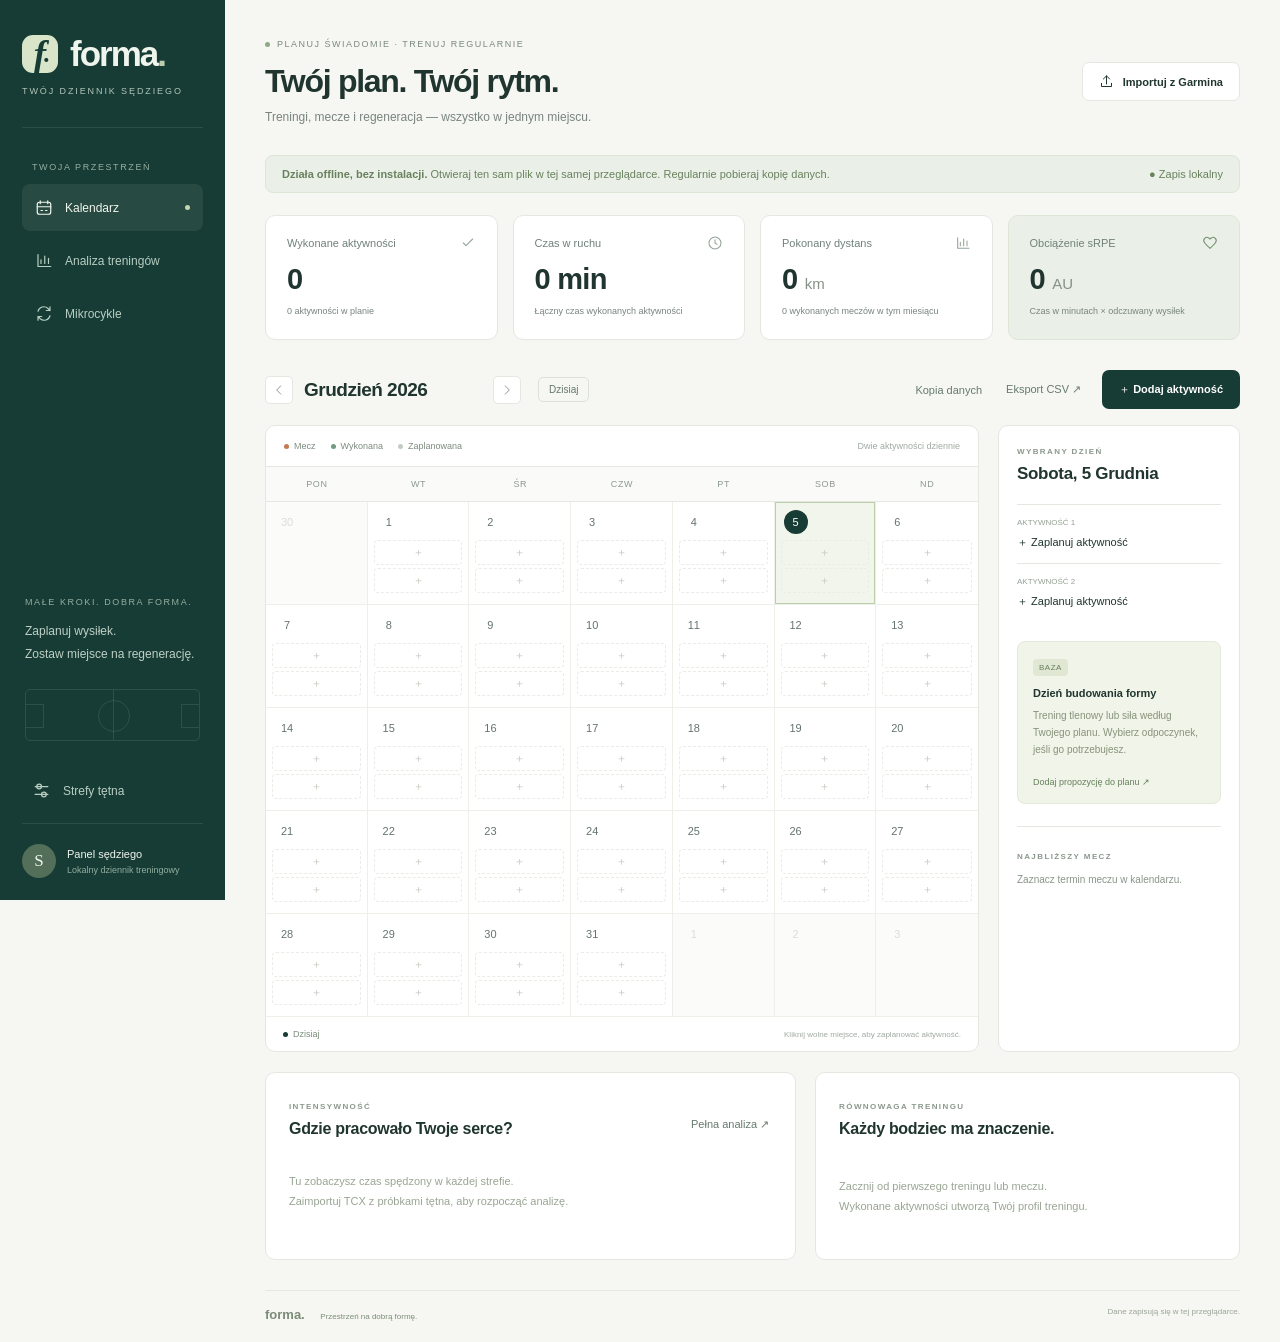
==== downloads/Forma.html @ 4995d929 "Make Forma a standalone offline app without installation" ====
<!doctype html>
<html lang="pl">
<head>
  <meta charset="utf-8"><meta name="viewport" content="width=device-width, initial-scale=1">
  <meta name="theme-color" content="#173c35">
  <title>Forma — dziennik treningowy sędziego</title>
  <style>:root{--green:#173c35;--green-light:#e7efeb;--mint:#c9dfcf;--ink:#20352f;--muted:#79847e;--line:#e4e8e1;--bg:#f6f7f2;--orange:#c57955;--orange-bg:#faece4;--z1:#a7c9c7;--z2:#85b297;--z3:#d4bd67;--z4:#dc9264;--z5:#bc6570;font-family:Inter,-apple-system,BlinkMacSystemFont,"Segoe UI",sans-serif;color:var(--ink);font-size:14px}*{box-sizing:border-box}body{margin:0;background:var(--bg)}button,input,select,textarea{font:inherit}button,a,input,select,textarea{outline-offset:4px}button{cursor:pointer}button:disabled{cursor:wait;opacity:.6}a{color:inherit}svg{width:19px;height:19px;fill:none;stroke:currentColor;stroke-width:1.6;stroke-linecap:round;stroke-linejoin:round;flex:none}.icon-defs{position:absolute;width:0;height:0}.sidebar{position:fixed;inset:0 auto 0 0;width:225px;background:var(--green);color:#eff5ed;padding:34px 22px 22px;display:flex;flex-direction:column;z-index:10}.brand{display:flex;align-items:center;gap:12px;font-size:35px;font-weight:700;letter-spacing:-2px;text-decoration:none}.brand-mark{display:flex;width:36px;height:38px;align-items:center;justify-content:center;background:#d8e5c8;color:var(--green);border-radius:11px;font-family:Georgia,serif;font-style:italic;font-size:37px;letter-spacing:-3px}.brand-mark span{font-size:25px;padding-top:12px}.brand-dot{color:#bacead}.brand-caption{font-size:9px;letter-spacing:1.9px;margin:12px 0 0;color:#b2c5ba}.sidebar-rule{border-top:1px solid #ffffff18;margin:31px 0 25px}.nav-caption,.tiny-label{font-size:9px;letter-spacing:1.6px;color:#94afa0}.nav-caption{padding-left:10px;margin-bottom:12px}.nav-item{display:flex;align-items:center;gap:12px;padding:14px 13px;border:0;border-radius:8px;width:100%;color:#b8cec2;background:none;text-align:left;font-size:12px;margin-bottom:6px;white-space:nowrap}.nav-item:hover{background:#ffffff09}.nav-item.active{color:#f3f6ec;background:#ffffff12}.nav-item svg{width:18px}.nav-indicator{margin-left:auto;width:5px;height:5px;border-radius:50%;background:#c5d6af}.sidebar-bottom{margin-top:auto}.side-note{margin:38px 3px 25px}.side-note p{font-size:12px;color:#bed0c5;line-height:1.9}.field-lines{height:52px;width:100%;position:relative;border:1px solid #adc7ac26;border-radius:5px;overflow:hidden;margin-top:23px}.field-lines:before{content:'';position:absolute;width:1px;height:100%;left:50%;background:#adc7ac26}.field-lines:after{content:'';position:absolute;left:calc(50% - 15px);top:10px;width:30px;height:30px;border:1px solid #adc7ac26;border-radius:50%}.field-lines i:first-child{position:absolute;left:-1px;top:14px;width:19px;height:24px;border:1px solid #adc7ac26}.field-lines i:nth-child(2){position:absolute;right:-1px;top:14px;width:19px;height:24px;border:1px solid #adc7ac26}.settings-button{display:flex;align-items:center;gap:12px;border:0;background:none;color:#b8cec2;padding:15px 10px;width:100%;text-align:left;font-size:12px}.profile-dot{border-top:1px solid #ffffff18;padding-top:20px;display:flex;gap:11px;align-items:center;font-size:11px;margin-top:8px}.profile-dot>span{display:grid;place-items:center;width:34px;height:34px;border-radius:50%;background:#536f5a;font-family:Georgia,serif;font-size:17px}.profile-dot small{display:block;font-size:9px;color:#92ae9f;margin-top:5px}main{margin-left:225px;max-width:1850px;padding:39px 40px 20px}.page-header{display:flex;align-items:center;justify-content:space-between;gap:20px;margin-bottom:31px}.eyebrow{font-size:9px;letter-spacing:1.5px;color:#7b897e;display:flex;align-items:center;gap:7px}.status-dot{width:5px;height:5px;border-radius:50%;background:#8eaa85}h1{font-size:32px;letter-spacing:-1.3px;font-weight:550;line-height:1.2;margin:13px 0 10px}.page-header p{font-size:12px;color:var(--muted);margin:0}.button{display:inline-flex;justify-content:center;align-items:center;gap:9px;border-radius:7px;padding:11px 16px;font-size:11px;font-weight:550;border:1px solid transparent;white-space:nowrap}.button.primary{background:var(--green);color:white}.button.primary:hover{background:#29594b}.button.secondary{background:#fff;border-color:var(--line);color:var(--ink)}.button.secondary:hover{background:#edf2eb}.button svg{width:15px;height:15px}.metrics{display:grid;grid-template-columns:repeat(4,minmax(0,1fr));gap:15px;margin-bottom:30px}.metric{background:white;border:1px solid var(--line);padding:19px 21px;border-radius:10px;min-height:125px;box-shadow:0 3px 10px #173c3502}.metric-label{display:flex;align-items:center;justify-content:space-between;color:#708079;font-size:11px;gap:6px}.metric-label svg{width:16px;height:16px;color:#94a599}.metric strong{display:block;font-size:29px;font-weight:550;letter-spacing:-.7px;margin:12px 0 5px}.metric strong small{font-size:15px;color:#859087;font-weight:400;letter-spacing:0}.metric>span{font-size:9px;color:var(--muted)}.metric.accent{background:#eaf0e7;border-color:#dce5d6}.metric.accent .metric-label svg{color:#739070}.workspace-toolbar{display:flex;align-items:center;justify-content:space-between;margin-bottom:16px;gap:10px}.month-navigation{display:flex;align-items:center;gap:11px}.month-navigation h2{font-size:19px;font-weight:550;margin:0;min-width:178px;text-transform:capitalize;letter-spacing:-.5px}.icon-button{display:grid;place-items:center;background:#fff;border:1px solid var(--line);width:28px;height:28px;border-radius:5px;color:#859087}.icon-button svg{width:14px;height:14px}.reverse{transform:rotate(180deg)}.today-button{background:none;border:1px solid #dce2d8;border-radius:5px;padding:6px 10px;color:#65776b;font-size:10px;margin-left:6px}.toolbar-actions{display:flex;align-items:center;gap:18px}.text-button{border:0;background:none;color:#667a6f;font-size:11px;padding:3px;text-decoration:none;cursor:pointer}.text-button:hover{color:var(--green)}.calendar-layout{display:grid;grid-template-columns:minmax(0,1fr) 242px;gap:19px}.calendar-panel{border:1px solid var(--line);background:white;border-radius:10px;overflow:hidden}.calendar-topline{display:flex;gap:15px;align-items:center;padding:15px 18px;font-size:9px;color:#7c8a7e;border-bottom:1px solid var(--line)}.calendar-topline>span{display:flex;align-items:center;gap:5px}.small-dot{width:5px;height:5px;border-radius:50%;display:inline-block;flex:none}.match-dot{background:var(--orange)}.done-dot{background:#759a83}.planned-dot{background:#c3cbc3}.today-dot{background:var(--green)}.calendar-hint{margin-left:auto;color:#a1aaa2;font-size:9px}.weekday-row{display:grid;grid-template-columns:repeat(7,1fr);background:#fafbf8;border-bottom:1px solid var(--line);padding:12px 0;font-size:9px;letter-spacing:.6px;color:#8c978e;text-align:center}.calendar-grid{display:grid;grid-template-columns:repeat(7,minmax(0,1fr))}.day-cell{min-height:102px;padding:8px 6px;border-right:1px solid #edf0e9;border-bottom:1px solid #edf0e9;position:relative;transition:background .15s}.day-cell:nth-child(7n){border-right:0}.day-cell:hover{background:#fbfcf7}.day-cell.outside{background:#fbfcf9}.day-cell.selected{background:#f1f5eb;box-shadow:inset 0 0 0 1px #bdceac}.day-cell.match-day{background:#fff8f3}.day-cell.match-day.selected{box-shadow:inset 0 0 0 1px #d6b79b}.day-top{display:flex;justify-content:space-between;align-items:center;margin-bottom:6px;min-height:23px;padding:0 3px}.day-number{border:0;background:none;padding:0;width:24px;height:24px;border-radius:50%;font-size:11px;color:#64746a}.day-number.today{background:var(--green);color:white}.outside .day-number{color:#c3cbc0}.day-badge{font-size:7px;color:#b67b59;letter-spacing:.4px}.day-slot{display:flex;align-items:center;gap:4px;max-width:100%;width:100%;border:0;border-radius:4px;min-height:22px;margin:3px 0;padding:4px 5px;text-align:left;font-size:8px;background:#eff3ed;color:#47624f}.day-slot .slot-title{white-space:nowrap;overflow:hidden;text-overflow:ellipsis}.day-slot.empty{background:none;color:#c3cbbf;justify-content:center;border:1px dashed #e9ede5;font-size:11px;min-height:21px}.day-slot.empty:hover{background:#e5eddf;border-color:#c3d0b4;color:#526b51}.day-slot.match{background:#f8e6d9;color:#ac6845}.day-slot.done{background:#e6efea}.day-slot.planned{background:#f1f2ef;color:#768275}.day-slot .done-check{width:9px;height:9px;stroke-width:2.2}.calendar-footer{padding:12px 17px;font-size:9px;color:#7a8b7c;display:flex;align-items:center;gap:5px}.calendar-footer>span:last-child{margin-left:auto;color:#a1aaa2;font-size:8px}.day-panel{background:white;border:1px solid var(--line);border-radius:10px;padding:21px 18px}.section-eyebrow{font-size:8px;letter-spacing:1.4px;color:#8b988d;font-weight:550}.day-panel h3{font-size:17px;font-weight:550;letter-spacing:-.3px;margin:8px 0 20px;text-transform:capitalize}.day-activity{padding:13px 0;border-top:1px solid var(--line)}.activity-kicker{display:flex;align-items:center;justify-content:space-between;font-size:8px;color:#94a092;margin-bottom:8px}.day-activity button{border:0;background:none;color:var(--ink);padding:0;text-align:left;width:100%}.day-activity strong{display:block;font-size:11px;font-weight:500;margin-bottom:7px}.activity-details{font-size:9px;color:#8b968c;line-height:1.6}.day-add{display:flex;align-items:center;gap:9px;font-size:11px;color:#8a9c89;border:1px dashed #dde5d7;border-radius:6px;padding:11px;width:100%;background:none}.day-add:hover{background:#f4f7ef}.cycle-suggestion{background:#f1f4e9;border:1px solid #e3e8d8;border-radius:8px;padding:15px;margin-top:19px}.cycle-badge{display:inline-block;font-size:8px;background:#e0e8d3;color:#64805c;border-radius:4px;padding:4px 6px;letter-spacing:.5px}.cycle-suggestion h4{font-size:11px;font-weight:550;margin:11px 0 8px}.cycle-suggestion p{font-size:10px;color:#86937a;line-height:1.7;margin:0 0 14px}.cycle-suggestion .text-button{color:#65805a;font-size:9px;padding:0}.next-match{padding-top:19px;margin-top:22px;border-top:1px solid var(--line)}.next-match>div{font-size:10px;color:#89958a;line-height:1.8;margin-top:9px}.next-match strong{display:block;color:#b47a58;font-weight:550}.bottom-grid{display:grid;grid-template-columns:1.25fr 1fr;gap:19px;margin-top:20px}.card{background:white;border:1px solid var(--line);border-radius:10px;padding:23px}.card-heading{display:flex;align-items:center;justify-content:space-between;gap:10px}.card h3{font-size:16px;letter-spacing:-.3px;font-weight:550;margin:8px 0 20px}.card-heading h3{margin-bottom:15px}.zone-stack{display:flex;height:11px;border-radius:4px;overflow:hidden;background:#edf0e9;margin:4px 0 20px}.zone-row{display:grid;grid-template-columns:25px 118px 1fr 70px;gap:8px;align-items:center;margin:10px 0;font-size:10px;color:#7d8c81}.zone-label{font-weight:550}.zone-track{background:#f1f3ed;height:6px;border-radius:4px;overflow:hidden}.zone-fill{height:100%;border-radius:4px}.zone-value{text-align:right;font-size:10px}.zone-nodata{font-size:10px;color:#929e91;margin-top:14px;line-height:1.7}.empty-state{padding:19px 0;color:#99a593;font-size:11px;line-height:1.8}.type-row{display:grid;grid-template-columns:1fr 54px 65px;gap:9px;align-items:center;padding:10px 0;border-bottom:1px solid #f0f2eb;font-size:11px}.type-row:last-child{border-bottom:0}.type-row>span:nth-child(2){font-size:9px;color:#98a191;text-align:right}.type-row>strong{font-size:10px;font-weight:500;text-align:right;color:#6c7c6c}.type-label{display:flex;align-items:center;gap:7px}.type-mark{width:6px;height:6px;border-radius:2px;background:#a8bea1}.main-footer{display:flex;justify-content:space-between;margin-top:30px;color:#9ba597;font-size:8px;border-top:1px solid var(--line);padding-top:16px}.main-footer>span:first-child{font-size:13px;font-weight:600;color:#7b8b77}.main-footer>span:first-child span{font-size:8px;font-weight:400;margin-left:12px}.analysis-grid{display:grid;grid-template-columns:1fr 1fr;gap:20px}.analysis-grid .wide{grid-column:1/-1}.footnote{font-size:10px;color:#8d998f;line-height:1.8}.hr-overview{display:flex;gap:30px;padding:14px 0 0;border-top:1px solid var(--line);font-size:10px;color:#7d8c7f}.hr-overview strong{display:block;font-size:22px;font-weight:500;color:var(--ink);margin-bottom:4px}.weekly-row{display:grid;grid-template-columns:72px 1fr 62px;align-items:center;gap:10px;margin:17px 0;font-size:10px;color:#7c8d7c}.weekly-row small{display:block;color:#a1aa9b;font-size:9px;margin-top:4px}.weekly-track{background:#f0f3ea;border-radius:5px;height:27px;overflow:hidden}.weekly-fill{height:100%;background:#98b391;border-radius:5px;min-width:0}.weekly-value{text-align:right;font-size:12px;color:#53734b}.table-scroll{overflow:auto}table{border-collapse:collapse;width:100%;font-size:11px;white-space:nowrap}th{font-size:9px;text-align:left;color:#9aa495;font-weight:500;background:#f8faf4;padding:12px}td{padding:14px 12px;border-bottom:1px solid #edf0e7;color:#75816f}td button{border:0;background:none;padding:0;text-align:left;font-size:11px;color:var(--ink)}td .match-title{color:var(--orange)}.status-pill{font-size:8px;padding:4px 6px;border-radius:4px;background:#f1f3ed;color:#929e8a}.status-pill.done{background:#e9f0e6;color:#68825c}.cycle-week{display:grid;grid-template-columns:repeat(7,minmax(0,1fr));gap:10px;margin-top:25px}.week-day{border:1px solid var(--line);border-radius:8px;padding:13px;display:flex;flex-direction:column;min-height:220px}.week-day.match-day{background:#fff8f3;border-color:#ecd8c9}.week-day h4{font-size:11px;margin:0 0 11px;text-transform:capitalize}.week-day h5{font-size:11px;line-height:1.5;font-weight:550;margin:12px 0 7px}.week-day p{font-size:9px;color:#8a9683;line-height:1.7;margin:0 0 14px}.week-day .text-button{margin-top:auto;font-size:9px;text-align:left}.week-day .cycle-badge{align-self:flex-start}.week-existing{font-size:9px;color:#a06f50;border-top:1px solid var(--line);padding-top:9px;margin-bottom:12px;line-height:1.8}.cycle-guide{margin-top:20px}.cycle-guide p{font-size:12px;line-height:1.9;color:#8d9989}.cycle-guide b{font-weight:550;color:#627a5a}.muted{font-size:12px;color:#8c9786;line-height:1.8}.card select{font-size:10px;max-width:190px}dialog{border:1px solid var(--line);border-radius:15px;padding:27px;width:min(560px,calc(100% - 30px));max-height:90vh;color:var(--ink);box-shadow:0 25px 100px #173c3530}dialog::backdrop{background:#14362e65;backdrop-filter:blur(3px)}.dialog-heading{display:flex;justify-content:space-between;align-items:flex-start;margin-bottom:22px}.dialog-heading h2{font-size:22px;font-weight:500;letter-spacing:-.7px;margin:8px 0 0}.close-button:not(.button){border:0;background:none;font-size:26px;color:#9aa793;padding:0 4px}.form-grid{display:grid;grid-template-columns:1fr 1fr;gap:15px}.form-grid .full{grid-column:1/-1}label{font-size:11px;color:#7a8c75;display:block}input,select,textarea{width:100%;display:block;padding:10px 11px;border:1px solid #dfe6d8;border-radius:6px;background:#fff;color:var(--ink);margin-top:7px;font-size:12px;min-height:37px}input:focus,select:focus,textarea:focus{outline:2px solid #a7c697;outline-offset:1px}input:read-only{background:#f1f4ed;color:#87917f}input[type=file]{background:transparent;font-size:10px;max-width:100%}.optional{font-size:9px;color:#a1ac98;font-weight:400}.dialog-actions{display:flex;justify-content:flex-end;align-items:center;gap:10px;border-top:1px solid var(--line);padding-top:18px;margin-top:23px}.dialog-actions .button{padding:10px 13px}.dialog-actions .text-button{font-size:10px}.spacer{flex:1}.danger{color:#b16955}.form-error{font-size:11px;color:#b35e49;line-height:1.6;min-height:0}.upload-area{display:flex;align-items:center;flex-direction:column;border:1px dashed #becfb2;border-radius:10px;padding:28px 20px;background:#f8faf3;margin:22px 0;color:#86a175;gap:10px;cursor:pointer}.upload-area svg{width:27px;height:27px;margin-bottom:5px}.upload-area strong{font-size:13px;font-weight:500;color:#59754b}.upload-area>span,.upload-area small{font-size:10px;color:#8c9d80}.upload-area.dragging{background:#e9f0df;border-color:#7fa368}.zone-settings{margin-top:18px}#calculate-zones{font-size:10px;margin-top:10px}.toast{position:fixed;bottom:25px;left:calc(50% + 80px);transform:translateX(-50%);background:var(--green);color:#fff;padding:13px 20px;border-radius:8px;box-shadow:0 8px 30px #173c3530;font-size:12px;z-index:100}.error-banner{padding:12px 15px;background:#fff0e8;border:1px solid #eccdbc;border-radius:8px;color:#a96448;font-size:12px;margin-bottom:20px}#imported-detail{padding:13px;background:#eff4e9;border-radius:7px;font-size:10px;color:#758967;line-height:1.8;overflow-wrap:anywhere}.mini-zones{display:flex;gap:10px;flex-wrap:wrap;margin-top:6px}.mini-zones span{font-size:9px}[hidden]{display:none!important}@media(min-width:1450px){main{padding:46px 52px 25px}.calendar-layout{grid-template-columns:minmax(0,1fr) 270px}.day-cell{min-height:115px;padding:10px 8px}.day-slot{font-size:9px}.day-panel{padding:25px 21px}.calendar-topline{font-size:10px}.metrics{gap:20px}.metric{padding:22px 24px}.metric-label{font-size:12px}.metric>span{font-size:10px}}@media(max-width:1150px){.sidebar{width:190px;padding:27px 16px}.brand{font-size:30px}.brand-caption{font-size:8px;letter-spacing:1.5px}main{margin-left:190px;padding:28px 24px}.calendar-layout{grid-template-columns:minmax(0,1fr) 205px;gap:12px}.day-panel{padding:18px 13px}.metric{padding:16px 13px}.metric-label{font-size:10px}.metric>span{font-size:8px}.metric strong{font-size:25px}.calendar-hint{display:none!important}.calendar-topline{gap:11px;font-size:8px}.month-navigation{gap:7px}.month-navigation h2{font-size:17px;min-width:150px}.toolbar-actions{gap:10px}.week-day{padding:10px}.cycle-week{gap:7px}.day-cell{padding:6px 4px;min-height:96px}.day-slot{font-size:7px}.calendar-footer>span:last-child{display:none}.bottom-grid{grid-template-columns:1fr 1fr}.zone-row{grid-template-columns:20px 90px 1fr 50px;font-size:9px;gap:5px}.zone-value{font-size:9px}.page-header h1{font-size:28px}}@media(max-width:950px){.calendar-layout{grid-template-columns:1fr}.day-panel{display:grid;grid-template-columns:1fr 1fr;gap:0 25px}.day-panel>h3{grid-column:1}.day-panel>div.section-eyebrow{grid-column:1}.day-panel>#day-activities{grid-column:1;grid-row:3/5}.day-panel>.cycle-suggestion{grid-column:2;grid-row:1/4;margin-top:0}.next-match{grid-column:2;margin-top:12px}.day-cell{min-height:109px}.day-slot{font-size:9px}.cycle-week{grid-template-columns:repeat(4,1fr)}.page-header .button{font-size:10px;padding:10px}.page-header{align-items:flex-start}.eyebrow{font-size:8px;letter-spacing:1px}.analysis-grid{grid-template-columns:1fr}.analysis-grid .wide{grid-column:1}.metric-label svg{display:none}}@media(max-width:730px){.sidebar{position:static;width:100%;padding:16px 20px;display:block}.brand{font-size:28px}.brand-mark{width:29px;height:31px;font-size:30px;border-radius:8px}.brand-caption,.sidebar-rule,.nav-caption,.sidebar-bottom{display:none}.sidebar nav{display:flex;gap:8px;margin-top:17px}.nav-item{width:auto;flex:1;font-size:10px;gap:7px;padding:10px 8px;justify-content:center;margin:0}.nav-item svg{width:15px;height:15px}.nav-indicator{display:none}main{margin:0;padding:23px 16px}.page-header{margin-bottom:23px;flex-wrap:wrap;gap:15px}.page-header h1{font-size:27px}.page-header p{font-size:11px}.metrics{grid-template-columns:1fr 1fr;gap:10px;margin-bottom:24px}.metric{min-height:110px}.metric-label{font-size:10px}.metric>span{font-size:9px}.workspace-toolbar{flex-wrap:wrap;gap:14px;margin-bottom:17px}.month-navigation h2{font-size:17px;min-width:145px}.toolbar-actions{margin-left:auto}.calendar-topline{font-size:8px;padding:12px;gap:14px}.weekday-row{font-size:8px}.day-cell{min-height:94px;padding:5px 3px}.day-slot{font-size:7px;gap:2px;padding:4px 3px}.day-number{font-size:10px;width:21px;height:21px}.day-badge{font-size:6px}.day-top{padding:0;gap:0}.day-slot .done-check{display:none}.bottom-grid{grid-template-columns:1fr;gap:15px}.day-panel{gap:0 15px}.day-panel h3{font-size:15px}.card{padding:20px}.main-footer{gap:15px;align-items:center}.main-footer>span:last-child{max-width:130px;text-align:right;line-height:1.8}.cycle-week{grid-template-columns:repeat(2,1fr)}.week-day{min-height:185px;padding:14px}.toast{left:50%;max-width:90%;width:max-content;bottom:20px}.form-grid{gap:12px}.dialog-actions{flex-wrap:wrap}.dialog-actions .spacer{display:none}.dialog-actions .text-button{margin-right:auto}.card-heading .text-button{white-space:nowrap}.metrics .metric-label svg{display:block}#activity-filter{max-width:150px}.day-activity strong{font-size:10px}.activity-details{font-size:9px}}@media(prefers-reduced-motion:reduce){*{scroll-behavior:auto!important;transition:none!important}}@media print{.sidebar,.page-header .button,.toolbar-actions,.day-panel,.main-footer,.view[hidden],dialog,.toast{display:none!important}main{margin:0;padding:0}.metrics{grid-template-columns:repeat(4,1fr)}.calendar-layout{display:block}.day-cell{min-height:95px}.calendar-panel{break-inside:avoid}.bottom-grid{break-inside:avoid}.button,.icon-button,.today-button{display:none}.card{break-inside:avoid}}

.toolbar-actions{flex-wrap:wrap}.offline-note{display:flex;gap:10px;align-items:center;justify-content:space-between;background:#eaf0e7;border:1px solid #dce5d6;border-radius:8px;padding:12px 16px;margin-bottom:22px;font-size:11px;color:#68815e}.backup-buttons{display:flex;gap:12px;align-items:center;flex-wrap:wrap}.backup-buttons>label{cursor:pointer}.backup-buttons input{max-width:100%}@media(max-width:730px){.offline-note{font-size:10px;line-height:1.7;align-items:flex-start}.toolbar-actions{gap:12px}}
</style>
</head>
<body>
<svg class="icon-defs" aria-hidden="true" xmlns="http://www.w3.org/2000/svg"><defs>
 <symbol id="i-calendar" viewBox="0 0 24 24"><rect x="3" y="5" width="18" height="16" rx="3"/><path d="M7 3v4m10-4v4M3 11h18m-13 5h2m4 0h2"/></symbol>
 <symbol id="i-chart" viewBox="0 0 24 24"><path d="M4 4v16h17M8 16v-5m5 5V6m5 10v-7"/></symbol>
 <symbol id="i-cycle" viewBox="0 0 24 24"><path d="M4 9a8 8 0 0 1 13-4l3 3m0-5v5h-5M20 15a8 8 0 0 1-13 4l-3-3m0 5v-5h5"/></symbol>
 <symbol id="i-upload" viewBox="0 0 24 24"><path d="M12 16V3m-5 5 5-5 5 5M4 15v5h16v-5"/></symbol>
 <symbol id="i-arrow" viewBox="0 0 24 24"><path d="m9 5 7 7-7 7"/></symbol>
 <symbol id="i-clock" viewBox="0 0 24 24"><circle cx="12" cy="12" r="9"/><path d="M12 7v5l3 2"/></symbol>
 <symbol id="i-heart" viewBox="0 0 24 24"><path d="M20 5c-3-3-6-1-8 1-2-2-5-4-8-1-4 4 1 9 8 15 7-6 12-11 8-15Z"/></symbol>
 <symbol id="i-settings" viewBox="0 0 24 24"><path d="M4 7h16M4 17h16"/><circle cx="9" cy="7" r="3"/><circle cx="15" cy="17" r="3"/></symbol>
 <symbol id="i-check" viewBox="0 0 24 24"><path d="m5 12 4 4L19 6"/></symbol>
</defs></svg>
<aside class="sidebar">
 <a class="brand" href="#"><span class="brand-mark">f<span>·</span></span><span>forma<span class="brand-dot">.</span></span></a>
 <p class="brand-caption">TWÓJ DZIENNIK SĘDZIEGO</p>
 <div class="sidebar-rule"></div><p class="nav-caption">TWOJA PRZESTRZEŃ</p>
 <nav aria-label="Nawigacja główna">
  <button class="nav-item active" data-view="calendar"><svg><use href="#i-calendar"/></svg>Kalendarz<span class="nav-indicator"></span></button>
  <button class="nav-item" data-view="analysis"><svg><use href="#i-chart"/></svg>Analiza treningów</button>
  <button class="nav-item" data-view="cycles"><svg><use href="#i-cycle"/></svg>Mikrocykle</button>
 </nav>
 <div class="sidebar-bottom"><div class="side-note"><span class="tiny-label">MAŁE KROKI. DOBRA FORMA.</span><p>Zaplanuj wysiłek.<br>Zostaw miejsce na regenerację.</p><div class="field-lines"><i></i><i></i><i></i></div></div>
 <button id="settings-button" class="settings-button"><svg><use href="#i-settings"/></svg>Strefy tętna</button>
 <div class="profile-dot"><span>S</span><div>Panel sędziego<small>Lokalny dziennik treningowy</small></div></div></div>
</aside>
<main>
 <header class="page-header"><div><div class="eyebrow"><span class="status-dot"></span>PLANUJ ŚWIADOMIE · TRENUJ REGULARNIE</div><h1>Twój plan. Twój rytm.</h1><p>Treningi, mecze i regeneracja — wszystko w jednym miejscu.</p></div><button id="import-button" class="button secondary"><svg><use href="#i-upload"/></svg>Importuj z Garmina</button></header>
 <div id="error-banner" class="error-banner" role="alert" hidden></div>
<div class="offline-note"><span><b>Działa offline, bez instalacji.</b> Otwieraj ten sam plik w tej samej przeglądarce. Regularnie pobieraj kopię danych.</span><span>● Zapis lokalny</span></div>
 <section class="metrics" aria-label="Podsumowanie miesiąca">
  <article class="metric"><div class="metric-label">Wykonane aktywności <svg><use href="#i-check"/></svg></div><strong id="metric-count">—</strong><span id="metric-planned">W tym miesiącu</span></article>
  <article class="metric"><div class="metric-label">Czas w ruchu <svg><use href="#i-clock"/></svg></div><strong id="metric-time">—</strong><span>Łączny czas wykonanych aktywności</span></article>
  <article class="metric"><div class="metric-label">Pokonany dystans <svg><use href="#i-chart"/></svg></div><strong id="metric-distance">—</strong><span id="metric-matches">Treningi i mecze</span></article>
  <article class="metric accent"><div class="metric-label">Obciążenie sRPE <svg><use href="#i-heart"/></svg></div><strong id="metric-load">—</strong><span id="metric-rpe">Czas w minutach × odczuwany wysiłek</span></article>
 </section>
 <div class="workspace-toolbar"><div class="month-navigation"><button id="prev-month" class="icon-button" aria-label="Poprzedni miesiąc"><svg class="reverse"><use href="#i-arrow"/></svg></button><h2 id="month-label">Kalendarz</h2><button id="next-month" class="icon-button" aria-label="Następny miesiąc"><svg><use href="#i-arrow"/></svg></button><button id="today-button" class="today-button">Dzisiaj</button></div><div class="toolbar-actions"><button id="backup-button" class="text-button">Kopia danych</button><a id="export-link" class="text-button" href="/api/export/">Eksport CSV ↗</a><button id="add-button" class="button primary">＋ Dodaj aktywność</button></div></div>
 <section id="calendar-view" class="view">
  <div class="calendar-layout"><div class="calendar-panel"><div class="calendar-topline"><span><span class="small-dot match-dot"></span>Mecz</span><span><span class="small-dot done-dot"></span>Wykonana</span><span><span class="small-dot planned-dot"></span>Zaplanowana</span><span class="calendar-hint">Dwie aktywności dziennie</span></div><div class="weekday-row"><span>PON</span><span>WT</span><span>ŚR</span><span>CZW</span><span>PT</span><span>SOB</span><span>ND</span></div><div id="calendar-grid" class="calendar-grid" aria-label="Kalendarz miesięczny"></div><div class="calendar-footer"><span class="small-dot today-dot"></span> Dzisiaj <span>Kliknij wolne miejsce, aby zaplanować aktywność.</span></div></div>
   <aside class="day-panel"><div class="section-eyebrow">WYBRANY DZIEŃ</div><h3 id="selected-day-label">—</h3><div id="day-activities"></div><div id="day-cycle" class="cycle-suggestion"></div><div class="next-match"><span class="section-eyebrow">NAJBLIŻSZY MECZ</span><div id="next-match">Zaznacz termin meczu w kalendarzu.</div></div></aside>
  </div>
  <div class="bottom-grid"><article class="card"><div class="card-heading"><div><span class="section-eyebrow">INTENSYWNOŚĆ</span><h3>Gdzie pracowało Twoje serce?</h3></div><button class="text-button" data-view="analysis">Pełna analiza ↗</button></div><div id="zones-compact"></div></article><article class="card"><span class="section-eyebrow">RÓWNOWAGA TRENINGU</span><h3>Każdy bodziec ma znaczenie.</h3><div id="types-compact"></div></article></div>
 </section>
 <section id="analysis-view" class="view" hidden><div class="analysis-grid"><article class="card"><div class="card-heading"><div><span class="section-eyebrow">DANE Z POMIARU</span><h3>Czas w strefach tętna</h3></div><button class="text-button" id="analysis-settings">Edytuj strefy ↗</button></div><div id="zones-full"></div><p class="footnote">Czas liczony między próbkami TCX, osobno dla każdego odcinka. Przerwy powyżej 2 minut i brakujące próbki trafiają do „bez danych HR”.</p><div id="hr-overview" class="hr-overview"></div></article><article class="card"><span class="section-eyebrow">TYGODNIOWY RYTM</span><h3>Obciążenie i objętość</h3><div id="weekly-chart"></div><p class="footnote">sRPE = czas w minutach × RPE (1–10). Podsumowanie obejmuje wykonane aktywności w wybranym miesiącu; tygodnie na jego granicach są częściowe.</p></article><article class="card wide"><span class="section-eyebrow">RODZAJE AKTYWNOŚCI</span><h3>Jak rozkładał się Twój trening?</h3><div id="types-full"></div></article><article class="card wide"><div class="card-heading"><div><span class="section-eyebrow">DZIENNIK</span><h3>Szczegóły aktywności</h3></div><select id="activity-filter" aria-label="Filtr aktywności"><option value="all">Wszystkie aktywności</option><option value="done">Wykonane</option><option value="planned">Zaplanowane</option><option value="matches">Mecze</option></select></div><div class="table-scroll"><table><thead><tr><th>Data</th><th>Aktywność</th><th>Status</th><th>Czas</th><th>Dystans</th><th>Śr. / max HR</th><th>Moc śr.</th><th>RPE</th><th>sRPE</th></tr></thead><tbody id="activity-table"></tbody></table></div></article></div></section>
 <section id="cycles-view" class="view" hidden><article class="card"><div class="card-heading"><div><span class="section-eyebrow">MIKROCYKL MECZOWY</span><h3>Zbuduj tydzień wokół meczu.</h3></div><input id="cycle-date" type="date" aria-label="Wybierz dzień mikrocyklu"></div><p class="muted">MD oznacza dzień meczu. Propozycje uwzględniają mecze przed i po wybranym dniu, także na granicach miesięcy. Dopasuj je do swojej regeneracji i planu.</p><div id="cycle-week" class="cycle-week"></div></article><article class="card cycle-guide"><h3>Rytm, który możesz dostosować</h3><p><b>Po meczu:</b> regeneracja i stopniowy powrót. <b>3 dni przed:</b> miejsce na bodziec jakościowy. <b>2 dni przed:</b> mniejsza objętość. <b>W przeddzień:</b> krótka aktywacja. Gdy mecze są blisko siebie, pierwszeństwo ma odbudowa po ostatnim.</p></article></section>
 <footer class="main-footer"><span>forma. <span>Przestrzeń na dobrą formę.</span></span><span>Dane zapisują się w tej przeglądarce.</span></footer>
</main>
<dialog id="activity-dialog"><form id="activity-form"><div class="dialog-heading"><div><span class="section-eyebrow">TWÓJ DZIENNIK</span><h2 id="activity-dialog-title">Dodaj aktywność</h2></div><button type="button" class="close-button" aria-label="Zamknij">×</button></div><input name="id" type="hidden"><div class="form-grid"><label>Data<input name="date" type="date" required></label><label>Miejsce w dniu<select name="slot"><option value="1">Aktywność 1</option><option value="2">Aktywność 2</option></select></label><label class="full">Rodzaj aktywności<select name="kind" id="activity-kind"></select></label><label class="full">Nazwa <span class="optional">opcjonalnie</span><input name="title" maxlength="160" placeholder="Np. bieg tlenowy w parku"></label><label>Status<select name="status"><option value="planned">Zaplanowana</option><option value="done">Wykonana</option></select></label><label>Odczuwany wysiłek · RPE<input name="rpe" type="number" min="1" max="10" step="1" placeholder="1–10 lub zostaw puste"></label><label>Czas · min<input name="duration_minutes" type="number" min="0" max="1440" step="0.01" value="0" required></label><label>Dystans · km<input name="distance_km" type="number" min="0" max="1000" step="0.001" value="0" required></label><label>Średnie tętno · bpm<input name="avg_hr" type="number" min="20" max="250" placeholder="Opcjonalnie"></label><label>Maksymalne tętno · bpm<input name="max_hr" type="number" min="20" max="250" placeholder="Opcjonalnie"></label><label class="full">Notatki<textarea name="notes" rows="3" maxlength="5000" placeholder="Samopoczucie, cel treningu, odcinki, warunki meczu…"></textarea></label></div><p class="footnote">RPE: 1–2 bardzo lekko · 3–4 lekko · 5–6 umiarkowanie · 7–8 ciężko · 9–10 bardzo ciężko. Ręczne wpisanie średniego tętna nie wyznacza czasu w strefach.</p><div id="imported-detail" hidden></div><p class="form-error" role="alert"></p><div class="dialog-actions"><button type="button" id="delete-activity" class="text-button danger" hidden>Usuń aktywność</button><button type="button" id="attach-tcx" class="text-button" hidden>Dołącz TCX</button><span class="spacer"></span><button type="button" class="button secondary close-button">Anuluj</button><button type="submit" class="button primary">Zapisz aktywność</button></div></form></dialog>
<dialog id="import-dialog"><form id="import-form"><div class="dialog-heading"><div><span class="section-eyebrow">GARMIN · TCX</span><h2>Przenieś trening do dziennika.</h2></div><button type="button" class="close-button" aria-label="Zamknij">×</button></div><p class="muted">W Garmin Connect otwórz aktywność i wybierz „Eksportuj do TCX”. Wczytamy czas, dystans oraz próbki tętna.</p><input name="activity_id" type="hidden"><label class="upload-area"><svg><use href="#i-upload"/></svg><strong>Wybierz plik .tcx</strong><span>lub przeciągnij go tutaj · do 10 MB</span><input name="file" type="file" accept=".tcx,application/xml,text/xml" required><small id="upload-filename">Nie wybrano pliku</small></label><label>Data w kalendarzu <span class="optional">opcjonalnie</span><input name="date" type="date"></label><p id="import-date-hint" class="footnote">Pusta data oznacza datę z TCX w strefie Europe/Warsaw. Aktywność zajmie pierwsze wolne miejsce w tym dniu.</p><p class="form-error" role="alert"></p><div class="dialog-actions"><button type="button" class="button secondary close-button">Anuluj</button><button type="submit" class="button primary">Importuj aktywność</button></div></form></dialog>
<dialog id="settings-dialog"><form id="settings-form"><div class="dialog-heading"><div><span class="section-eyebrow">USTAWIENIA ANALIZY</span><h2>Twoje strefy tętna.</h2></div><button type="button" class="close-button" aria-label="Zamknij">×</button></div><p class="muted">Wpisz wartości ustalone dla siebie lub przepisz granice z Garmina. Wpisane parametry: HRmax 199, LT 177, tętno spoczynkowe 57 i próg mocy 411 W. Domyślne strefy biegowe odnoszą się do LT.</p><div class="form-grid"><label>Tętno maksymalne · HRmax<input name="hr_max" type="number" min="80" max="250" required></label><label>Tętno progowe · LT<input name="hr_lthr" type="number" min="60" max="250" required></label><label>Tętno spoczynkowe<input name="hr_rest" type="number" min="25" max="150" required></label><label>Próg mocy · W<input name="threshold_power" type="number" min="1" max="2000" required></label><label class="full">Rodzaj mocy<select name="power_sport"><option value="running">Moc biegowa</option><option value="cycling">Moc rowerowa</option></select></label></div><button type="button" id="calculate-zones" class="text-button">Wylicz strefy biegu: 85 / 90 / 95 / 100% LT</button><div class="form-grid zone-settings"><label>Górna granica Z1<input name="z1" type="number" min="30" max="249" required></label><label>Górna granica Z2<input name="z2" type="number" min="30" max="249" required></label><label>Górna granica Z3<input name="z3" type="number" min="30" max="249" required></label><label>Górna granica Z4<input name="z4" type="number" min="30" max="249" required></label></div><p class="footnote">Metoda biegowa Joe Friela: Z1 &lt;85%, Z2 85–&lt;90%, Z3 90–&lt;95%, Z4 95–&lt;100%, Z5 ≥100% LT (połączone Z5a–c). <a href="https://www.trainingpeaks.com/blog/joe-friel-s-quick-guide-to-setting-zones/" target="_blank" rel="noopener noreferrer">Źródło: TrainingPeaks</a>. Granice dotyczą całkowitych wartości bpm. Z5 obejmuje tętno powyżej granicy Z4. Po zapisaniu przeliczymy podsumowania wszystkich importów z zachowanych próbek.</p><p class="form-error" role="alert"></p><div class="dialog-actions"><button type="button" class="button secondary close-button">Anuluj</button><button type="submit" class="button primary">Zapisz strefy</button></div></form></dialog>
<div id="toast" class="toast" role="status" hidden></div>
<dialog id="backup-dialog"><div class="dialog-heading"><div><span class="section-eyebrow">KALENDARZ I USTAWIENIA</span><h2>Twoje dane. Twoja kopia.</h2></div><button type="button" class="close-button" aria-label="Zamknij">×</button></div><p class="muted">Treningi są zapisywane w tej przeglądarce, na tym urządzeniu. Pobierz kopię przed zmianą przeglądarki, przeniesieniem pliku lub wyczyszczeniem danych przeglądania. Kopia zawiera także strefy i próbki HR.</p><div class="backup-buttons"><button type="button" id="download-backup" class="button primary">Pobierz kopię JSON</button><label>Przywróć kopię<input id="restore-backup" type="file" accept=".json,application/json"></label></div><p class="footnote">CSV służy do analizy w Excelu. Kopia JSON pozwala odtworzyć cały dziennik na innym komputerze. Przywrócenie zastępuje obecny kalendarz; zachowaj wcześniej jego kopię. Tryb prywatny przeglądarki może usuwać dane po zamknięciu okna.</p><p class="form-error" role="alert"></p></dialog>
<script>
/* Standalone storage and TCX analysis: all data stays in this browser. */
(() => {
  'use strict';
  const KEY='forma.referee.v1';
  const KINDS={endurance:'Bieg spokojny',intervals:'Interwały',speed:'Szybkość i sprinty',strength:'Siła',mobility:'Mobilność',recovery:'Regeneracja aktywna',cycling:'Rower',test:'Test sprawnościowy',match_iii:'Mecz · III liga',match_district:'Mecz · liga okręgowa',match_assistant:'Mecz · sędzia asystent',other:'Inna aktywność'};
  const clone=value=>JSON.parse(JSON.stringify(value));
  const isMatch=a=>a.kind.startsWith('match_');
  const defaults=()=>({version:1,nextId:1,profile:{hr_max:199,hr_lthr:177,hr_rest:57,threshold_power:411,power_sport:'running',zone_limits:[150,159,168,176]},activities:[]});
  const fail=message=>{throw new Error(message);};
  const number=(value,label,min,max,integer=false,nullable=false)=>{
    if(nullable&&(value===null||value===undefined||value==='')) return null;
    if(value===null||value===undefined||value===''||typeof value==='boolean') fail('Uzupełnij: '+label+'.');
    const n=Number(value);
    if(!Number.isFinite(n)||n<min||n>max||(integer&&!Number.isInteger(n))) fail('Nieprawidłowa wartość: '+label+'.');
    return n;
  };
  function validDate(key) {
    if(typeof key!=='string'||!/^\d{4}-\d{2}-\d{2}$/.test(key)) fail('Nieprawidłowa data.');
    const d=new Date(key+'T12:00:00Z');
    if(!Number.isFinite(+d)||d.toISOString().slice(0,10)!==key||Number(key.slice(0,4))<1900) fail('Nieprawidłowa data.');
    return key;
  }
  function shift(key,days) {
    const d=new Date(key+'T12:00:00Z');d.setUTCDate(d.getUTCDate()+days);return d.toISOString().slice(0,10);
  }
  function warsawDate(d=new Date()) {
    const p=Object.fromEntries(new Intl.DateTimeFormat('en',{timeZone:'Europe/Warsaw',year:'numeric',month:'2-digit',day:'2-digit'}).formatToParts(d).map(p=>[p.type,p.value]));
    return `${p.year}-${p.month}-${p.day}`;
  }
  function validateProfile(values) {
    if(!values||typeof values!=='object') fail('Nieprawidłowy profil.');
    const hr_max=number(values.hr_max,'HRmax',80,250,true);
    const hr_lthr=number(values.hr_lthr,'próg LT',60,hr_max,true);
    const hr_rest=number(values.hr_rest,'tętno spoczynkowe',25,hr_lthr-1,true);
    const threshold_power=number(values.threshold_power,'próg mocy',1,2000,true);
    const power_sport=values.power_sport;
    if(!['running','cycling'].includes(power_sport)) fail('Wybierz rodzaj mocy.');
    if(!Array.isArray(values.zone_limits)||values.zone_limits.length!==4) fail('Podaj cztery granice stref.');
    const zone_limits=values.zone_limits.map(v=>number(v,'granice stref',30,249,true));
    if(zone_limits.some((v,i)=>i&&v<=zone_limits[i-1])||zone_limits[3]>=hr_max) fail('Granice stref muszą rosnąć i być poniżej HRmax.');
    return {hr_max,hr_lthr,hr_rest,threshold_power,power_sport,zone_limits};
  }
  function validateActivity(values,original=null) {
    if(!values||typeof values!=='object'||Array.isArray(values)) fail('Nieprawidłowe dane aktywności.');
    const activity={...original,date:validDate(values.date),slot:number(values.slot,'miejsce w dniu',1,2,true),kind:values.kind,status:values.status,
      title:String(values.title??'').trim().slice(0,160),notes:String(values.notes??'').trim().slice(0,5000),
      duration_seconds:number(values.duration_minutes,'czas (0–1440 min)',0,1440)*60,distance_km:number(values.distance_km,'dystans',0,1000),
      avg_hr:number(values.avg_hr,'średnie tętno',20,250,true,true),max_hr:number(values.max_hr,'maksymalne tętno',20,250,true,true),rpe:number(values.rpe,'RPE (1–10)',1,10,true,true)};
    if(!Object.hasOwn(KINDS,activity.kind)||!['planned','done'].includes(activity.status)) fail('Nieprawidłowy rodzaj lub status aktywności.');
    if(activity.avg_hr&&activity.max_hr&&activity.avg_hr>activity.max_hr) fail('Średnie tętno nie może przekraczać maksymalnego.');
    if(activity.status==='done'&&!activity.duration_seconds) fail('Podaj czas wykonanej aktywności.');
    if(original?.source==='tcx') {
      if(Math.abs(activity.duration_seconds-original.duration_seconds)>.5||Math.abs(activity.distance_km-original.distance_km)>.001) fail('Czas i dystans pochodzą z TCX. Zaimportuj poprawiony plik, aby je zmienić.');
      activity.duration_seconds=original.duration_seconds;activity.distance_km=original.distance_km;
      activity.avg_hr=original.avg_hr;activity.max_hr=original.max_hr;
    }
    return activity;
  }
  function validateDatabase(raw) {
    if(!raw||raw.version!==1||!Array.isArray(raw.activities)||raw.activities.length>20000) fail('Nieprawidłowa lub nieobsługiwana kopia danych Forma.');
    const profile=validateProfile(raw.profile), ids=new Set(),slots=new Set();
    const activities=raw.activities.map(item=>{
      const a=validateActivity({...item,duration_minutes:item.duration_seconds/60});
      a.id=number(item.id,'identyfikator aktywności',1,Number.MAX_SAFE_INTEGER-1,true);
      if(ids.has(a.id)||slots.has(`${a.date}:${a.slot}`)) fail('Kopia zawiera powtórzone aktywności lub zajęte miejsca.');
      ids.add(a.id);slots.add(`${a.date}:${a.slot}`);
      if(!['manual','tcx'].includes(item.source)) fail('Nieprawidłowe źródło aktywności w kopii.');
      a.source=item.source;a.imported_filename=String(item.imported_filename??'').slice(0,200);
      a.avg_power=number(item.avg_power,'średnia moc',0,5000,true,true);a.max_power=number(item.max_power,'maksymalna moc',0,5000,true,true);
      if(!Array.isArray(item.hr_segments)||item.hr_segments.length>1000) fail('Nieprawidłowe próbki HR w kopii.');
      a.hr_segments=item.hr_segments.map(s=>{
        if(!Array.isArray(s)||s.length!==2) fail('Nieprawidłowa próbka HR.');
        return [number(s[0],'tętno próbki',20,250,true),number(s[1],'czas próbki',0,86400)];
      });
      if(a.hr_segments.reduce((sum,s)=>sum+s[1],0)>a.duration_seconds+1) fail('Czas próbek HR przekracza czas aktywności.');
      if(a.source==='manual'&&a.hr_segments.length) fail('Ręczna aktywność zawiera nieprawidłowe próbki.');
      return a;
    });
    return {version:1,profile,activities,nextId:Math.max(0,...ids)+1};
  }
  function readDatabase() {
    let raw;
    try {raw=localStorage.getItem(KEY);}catch {fail('Przeglądarka blokuje lokalny zapis. Otwórz plik w zwykłym oknie Chrome, Edge lub Firefox i zezwól na zapis danych.');}
    if(raw===null) return defaults();
    try{return validateDatabase(JSON.parse(raw));}catch {fail('Zapisane dane są uszkodzone. Niczego nie nadpisano. Użyj „Kopia danych”, aby pobrać zapis lub przywrócić poprawną kopię.');}
  }
  function persist(state) {
    try{localStorage.setItem(KEY,JSON.stringify(state));}catch{fail('Nie udało się zapisać danych w przeglądarce. Zrób kopię danych i sprawdź wolne miejsce oraz ustawienia zapisu.');}
  }
  function zones(a,limits) {
    const result=[0,0,0,0,0];for(const [hr,seconds] of a.hr_segments) result[limits.filter(n=>hr>n).length]+=seconds;return result;
  }
  function serialize(a,profile) {
    const times=zones(a,profile.zone_limits);
    return {...a,kind_label:KINDS[a.kind],duration_minutes:Math.round(a.duration_seconds/60*100)/100,zones_seconds:times,unknown_hr_seconds:Math.max(0,a.duration_seconds-times.reduce((x,y)=>x+y,0)),load:a.rpe?Math.round(a.duration_seconds/60*a.rpe):null,is_match:isMatch(a)};
  }
  function summary(activities,profile) {
    const done=activities.filter(a=>a.status==='done'),types=new Map(),weeks=new Map(),times=[0,0,0,0,0];let weighted=0,covered=0;
    for(const a of done) {
      zones(a,profile.zone_limits).forEach((s,i)=>times[i]+=s);
      const type=types.get(a.kind)||{kind:a.kind,label:KINDS[a.kind],count:0,minutes:0};type.count++;type.minutes+=a.duration_seconds/60;types.set(a.kind,type);
      const date=new Date(a.date+'T12:00:00Z'),key=shift(a.date,-(date.getUTCDay()+6)%7);
      const week=weeks.get(key)||{date:key,load:0,minutes:0,count:0,unrated:0};week.minutes+=a.duration_seconds/60;week.count++;if(a.rpe)week.load+=a.duration_seconds/60*a.rpe;else week.unrated++;weeks.set(key,week);
      for(const [hr,seconds] of a.hr_segments){weighted+=hr*seconds;covered+=seconds;}
    }
    const total=done.reduce((sum,a)=>sum+a.duration_seconds,0);
    return {completed:done.length,planned:activities.filter(a=>a.status==='planned').length,matches:done.filter(isMatch).length,minutes:Math.round(total/60*10)/10,distance_km:Math.round(done.reduce((s,a)=>s+a.distance_km,0)*100)/100,load:Math.round(done.reduce((s,a)=>s+(a.rpe?a.duration_seconds/60*a.rpe:0),0)),unrated:done.filter(a=>!a.rpe).length,avg_hr:covered?roundEven(weighted/covered):null,max_hr:done.reduce((max,a)=>a.max_hr?Math.max(max||0,a.max_hr):max,null),zones_seconds:times,unknown_hr_seconds:Math.max(0,total-times.reduce((x,y)=>x+y,0)),types:[...types.values()],weeks:[...weeks.values()].sort((a,b)=>a.date.localeCompare(b.date))};
  }
  function microcycle(day,matches) {
    const dates=[...new Set(matches.map(a=>a.date))].sort();
    if(dates.includes(day)) return {badge:'MD',label:'Dzień meczowy',kind:'mobility',minutes:15,rpe:2,description:'Rozgrzewka przed meczem; po meczu spokojne schłodzenie. Bez dodatkowego ciężkiego treningu.'};
    const prev=dates.filter(d=>d<day).at(-1),next=dates.find(d=>d>day);
    const since=prev?(new Date(day)-new Date(prev))/86400000:null,until=next?(new Date(next)-new Date(day))/86400000:null;
    if(since===1)return {badge:'MD+1',label:'Odbudowa po meczu',kind:'recovery',minutes:25,rpe:2,description:'Lekki ruch i mobilność. Dostosuj czas do zmęczenia i obciążenia meczu.'};
    if(until===1)return {badge:'MD−1',label:'Aktywacja przed meczem',kind:'speed',minutes:20,rpe:3,description:'Krótka aktywacja i kilka swobodnych przyspieszeń, z pełnym odpoczynkiem.'};
    if(since===2)return {badge:'MD+2',label:'Spokojny powrót',kind:'endurance',minutes:30,rpe:3,description:'Spokojny wysiłek tlenowy. Przy utrzymującym się zmęczeniu wybierz regenerację.'};
    if(until===2)return {badge:'MD−2',label:'Zmniejszenie objętości',kind:'endurance',minutes:30,rpe:3,description:'Lekki bieg i technika. Zostaw zapas energii na mecz.'};
    if(until===3)return {badge:'MD−3',label:'Bodziec jakościowy',kind:'intervals',minutes:40,rpe:6,description:'Miejsce na interwały lub szybkość, jeśli jesteś zregenerowany. Uwzględnij rozgrzewkę i schłodzenie.'};
    return {badge:'BAZA',label:'Dzień budowania formy',kind:'endurance',minutes:40,rpe:4,description:'Trening tlenowy lub siła według Twojego planu. Wybierz odpoczynek, jeśli go potrzebujesz.'};
  }
  function stateForMonth(db,month) {
    if(!/^\d{4}-\d{2}$/.test(month)) fail('Nieprawidłowy miesiąc.');
    const first=validDate(month+'-01'),activities=db.activities.filter(a=>a.date.startsWith(month)).sort((a,b)=>a.date.localeCompare(b.date)||a.slot-b.slot);
    const matches=db.activities.filter(isMatch),cycles={};
    for(let key=first;key.startsWith(month);key=shift(key,1)) cycles[key]=microcycle(key,matches);
    const next=matches.filter(a=>a.date>=warsawDate()).sort((a,b)=>a.date.localeCompare(b.date)||a.slot-b.slot)[0];
    return {activities:activities.map(a=>serialize(a,db.profile)),summary:summary(activities,db.profile),profile:clone(db.profile),kinds:KINDS,next_match:next?serialize(next,db.profile):null,microcycles:cycles};
  }
  const children=(node,name)=>[...node.children].filter(n=>n.localName===name);
  const descendants=(node,name)=>[...node.getElementsByTagName('*')].filter(n=>n.localName===name);
  function xmlNumber(node,name) {
    const found=node.localName===name?node:descendants(node,name)[0];if(!found?.textContent.trim())return null;
    const n=Number(found.textContent);return Number.isFinite(n)&&n>=0?n:null;
  }
  function xmlTime(value) {
    if(typeof value!=='string'||!/^\d{4}-\d{2}-\d{2}T\d{2}:\d{2}:\d{2}(\.\d+)?(Z|[+-]\d{2}:\d{2})$/.test(value.trim()))fail('Nieprawidłowy czas w TCX (wymagana strefa czasowa).');
    validDate(value.trim().slice(0,10));const n=Date.parse(value.trim());if(!Number.isFinite(n))fail('Nieprawidłowy czas w TCX.');return n;
  }
  function roundEven(n){const floor=Math.floor(n);return n-floor===.5?floor+(floor%2):Math.round(n);}
  function parseTCX(text) {
    if(!text||/<!DOCTYPE|<!ENTITY/i.test(text))fail('Nieprawidłowy lub niedozwolony plik XML/TCX.');
    const xml=new DOMParser().parseFromString(text,'application/xml');
    if(descendants(xml,'parsererror').length||xml.documentElement.localName!=='TrainingCenterDatabase')fail('To nie jest poprawny plik Garmin TCX.');
    const activities=descendants(xml,'Activity');if(activities.length!==1)fail('Importuj plik TCX zawierający jedną aktywność.');
    const a=activities[0],starts=[],timestamps=[],hearts=[],powers=[],durations=[],distances=[],samples=new Map();let fallback=0,powerWeighted=0,powerSeconds=0;
    for(const lap of children(a,'Lap')) {
      if(lap.getAttribute('StartTime'))starts.push(xmlTime(lap.getAttribute('StartTime')));
      for(const [name,target] of [['TotalTimeSeconds',durations],['DistanceMeters',distances]])for(const node of children(lap,name)){const n=xmlNumber(node,name);if(n!==null)target.push(n);}
      for(const track of children(lap,'Track')) {
        let previous=null;
        for(const point of children(track,'Trackpoint')) {
          const t=children(point,'Time')[0],timestamp=t?xmlTime(t.textContent):null;
          const hrNode=children(point,'HeartRateBpm')[0];let hr=hrNode?xmlNumber(hrNode,'Value'):null;
          hr=hr!==null&&hr>=20&&hr<=250?roundEven(hr):null;
          const distance=xmlNumber(point,'DistanceMeters');let power=xmlNumber(point,'Watts');if(power>5000)power=null;
          if(timestamp!==null)timestamps.push(timestamp);if(hr)hearts.push(hr);if(power!==null)powers.push(power);
          if(previous) {
            if(timestamp!==null&&previous.timestamp!==null){const seconds=(timestamp-previous.timestamp)/1000;if(seconds>0&&seconds<=120){if(previous.hr)samples.set(previous.hr,(samples.get(previous.hr)||0)+seconds);if(previous.power!==null){powerWeighted+=previous.power*seconds;powerSeconds+=seconds;}}}
            if(distance!==null&&previous.distance!==null)fallback+=Math.max(0,distance-previous.distance);
          }
          previous={timestamp,hr,distance,power};
        }
      }
    }
    if(!starts.length&&!timestamps.length){const id=children(a,'Id')[0];if(id)starts.push(xmlTime(id.textContent));}
    const times=[...starts,...timestamps];if(!times.length)fail('Plik nie zawiera daty aktywności.');
    const earliest=times.reduce((min,v)=>Math.min(min,v),Infinity),latest=times.reduce((max,v)=>Math.max(max,v),-Infinity);
    const duration=durations.length?durations.reduce((x,y)=>x+y,0):(latest-earliest)/1000;
    if(!Number.isFinite(duration)||duration<=0||duration>86400)fail('Brak poprawnego czasu aktywności (maksymalnie 24 godziny).');
    let covered=[...samples.values()].reduce((x,y)=>x+y,0);if(covered>duration){for(const [hr,s]of samples)samples.set(hr,s*duration/covered);covered=duration;}
    let avg_hr=covered?roundEven([...samples].reduce((sum,[hr,s])=>sum+hr*s,0)/covered):null;
    if(avg_hr===null)for(const node of descendants(a,'AverageHeartRateBpm')){const n=xmlNumber(node,'Value');if(n!==null&&n>=20&&n<=250){avg_hr=roundEven(n);break;}}
    let max_hr=hearts.length?hearts.reduce((max,v)=>Math.max(max,v),0):null;
    if(max_hr===null)for(const node of descendants(a,'MaximumHeartRateBpm')){const n=xmlNumber(node,'Value');if(n!==null&&n>=20&&n<=250)max_hr=Math.max(max_hr||0,roundEven(n));}
    const meters=distances.length?distances.reduce((x,y)=>x+y,0):fallback;if(!Number.isFinite(meters)||meters>1000000)fail('Nieprawidłowy dystans w TCX.');
    return {date:warsawDate(new Date(earliest)),kind:a.getAttribute('Sport')==='Biking'?'cycling':'endurance',duration_seconds:Math.round(duration*100)/100,distance_km:Math.round(meters)/1000,avg_hr,max_hr,avg_power:powerSeconds?roundEven(powerWeighted/powerSeconds):null,max_power:powers.length?roundEven(powers.reduce((max,v)=>Math.max(max,v),0)):null,hr_segments:[...samples].sort((a,b)=>a[0]-b[0]).map(([hr,s])=>[hr,Math.round(s*1000)/1000])};
  }
  function freeSlot(db,date,id=null,slot=null) {
    const occupied=db.activities.filter(a=>a.date===date&&a.id!==id).map(a=>a.slot);
    if(slot!==null){if(occupied.includes(slot))fail('To miejsce jest już zajęte. Każdy dzień ma dwie aktywności.');return slot;}
    return [1,2].find(s=>!occupied.includes(s))||fail('Ten dzień ma już dwie aktywności. Otwórz istniejącą aktywność i wybierz „Dołącz TCX”.');
  }
  async function request(url,options={}) {
    const parsed=new URL(url,'https://forma.invalid'),method=options.method||'GET';
    if(parsed.pathname==='/api/import/'&&method==='POST') {
      const form=options.body,file=form.get('file');if(!(file instanceof File)||!file.size||file.size>10*1024*1024)fail('Wybierz plik TCX do 10 MB.');
      const values=parseTCX(await file.text()),db=readDatabase(),id=form.get('activity_id');let activity;
      if(id){activity=db.activities.find(a=>a.id===Number(id));if(!activity)fail('Nie znaleziono aktywności.');delete values.kind;delete values.date;Object.assign(activity,values);}
      else {if(form.get('date'))values.date=validDate(form.get('date'));activity={...values,id:db.nextId++,slot:freeSlot(db,values.date),title:'',notes:'',rpe:null};db.activities.push(activity);}
      activity.source='tcx';activity.status='done';activity.imported_filename=file.name.slice(0,200);persist(db);return serialize(activity,db.profile);
    }
    const db=readDatabase();
    if(parsed.pathname==='/api/state/'&&method==='GET')return stateForMonth(db,parsed.searchParams.get('month')||warsawDate().slice(0,7));
    if(parsed.pathname==='/api/profile/'&&method==='POST'){db.profile=validateProfile(JSON.parse(options.body));persist(db);return {saved:true};}
    const detail=parsed.pathname.match(/^\/api\/activities\/(\d+)\/$/);
    if(detail){const id=Number(detail[1]),index=db.activities.findIndex(a=>a.id===id);if(index<0)fail('Nie znaleziono aktywności.');if(method==='DELETE'){db.activities.splice(index,1);persist(db);return {deleted:true};}if(method==='POST'){const a=validateActivity(JSON.parse(options.body),db.activities[index]);freeSlot(db,a.date,id,a.slot);db.activities[index]=a;persist(db);return serialize(a,db.profile);}}
    if(parsed.pathname==='/api/activities/'&&method==='POST'){const a=validateActivity(JSON.parse(options.body));freeSlot(db,a.date,null,a.slot);Object.assign(a,{id:db.nextId++,source:'manual',hr_segments:[],imported_filename:'',avg_power:null,max_power:null});db.activities.push(a);persist(db);return serialize(a,db.profile);}
    fail('Nieobsługiwana operacja.');
  }
  function download(contents,filename,type) {
    const blob=new Blob([contents],{type}),url=URL.createObjectURL(blob),link=document.createElement('a');link.href=url;link.download=filename;document.body.append(link);link.click();link.remove();setTimeout(()=>URL.revokeObjectURL(url),60000);
  }
  function csvForMonth(month) {
    const db=readDatabase(),state=stateForMonth(db,month);
    const row=values=>values.map(value=>{let s=value===null||value===undefined?'':typeof value==='number'?value.toLocaleString('pl-PL',{useGrouping:false,maximumFractionDigits:3}):String(value);if(/^\s*[=+\-@]/.test(s))s="'"+s;return '"'+s.replace(/"/g,'""')+'"';}).join(';');
    const lines=[row(['Data','Miejsce','Rodzaj','Nazwa','Status','Czas (min)','Dystans (km)','HR średnie','HR max','Moc średnia (W)','Moc max (W)','RPE','Obciążenie sRPE','Z1 (min)','Z2 (min)','Z3 (min)','Z4 (min)','Z5 (min)','Bez danych HR (min)','Notatki'])];
    for(const a of state.activities)lines.push(row([a.date,a.slot,a.kind_label,a.title,a.status==='done'?'Wykonana':'Plan',a.duration_minutes,a.distance_km,a.avg_hr,a.max_hr,a.avg_power,a.max_power,a.rpe,a.load,...a.zones_seconds.map(s=>s/60),a.unknown_hr_seconds/60,a.notes]));
    return '\ufeff'+lines.join('\r\n');
  }
  function installUI({load,notify,getMonth,today}) {
    document.querySelector('#export-link').addEventListener('click',event=>{event.preventDefault();try{download(csvForMonth(getMonth()),`forma-${getMonth()}.csv`,'text/csv;charset=utf-8');}catch(error){notify(error.message);}});
    const dialog=document.querySelector('#backup-dialog'),error=dialog.querySelector('.form-error');
    document.querySelector('#backup-button').onclick=()=>{error.textContent='';dialog.showModal();};
    document.querySelector('#download-backup').onclick=()=>{try{const raw=localStorage.getItem(KEY);const contents=raw??JSON.stringify(defaults());download(contents,`forma-kopia-${today}.json`,'application/json');notify('Kopia danych pobrana. Zachowaj ją w bezpiecznym miejscu.');}catch(e){error.textContent=e.message;}};
    const input=document.querySelector('#restore-backup');
    input.onchange=async()=>{
      error.textContent='';const file=input.files[0];if(!file)return;
      try{
        if(file.size>20*1024*1024)fail('Kopia może mieć maksymalnie 20 MB.');
        const incoming=validateDatabase(JSON.parse(await file.text()));
        let existing;try{existing=readDatabase();}catch{existing={activities:[{}]};}
        if(existing.activities.length&&!confirm(`Przywrócić kopię zawierającą ${incoming.activities.length} aktywności? Zastąpi ona obecny kalendarz i ustawienia. Jeśli potrzebujesz obecnych danych, najpierw pobierz ich kopię.`))return;
        persist(incoming);await load();dialog.close();notify('Kopia przywrócona. Wybierz miesiąc, w którym zapisano aktywności.');
      }catch(e){error.textContent=e instanceof SyntaxError?'To nie jest poprawny plik kopii JSON.':e.message;}finally{input.value='';}
    };
    window.addEventListener('storage',event=>{if(event.key===KEY)load();});
  }
  window.FormaLocal={request,installUI};
})();

</script>
<script>
'use strict';
const $ = selector => document.querySelector(selector);
const $$ = selector => [...document.querySelectorAll(selector)];
const esc = value => String(value ?? '').replace(/[&<>"']/g, c => ({'&':'&amp;','<':'&lt;','>':'&gt;','"':'&quot;',"'":'&#39;'}[c]));
const dateKey = d => `${d.getFullYear()}-${String(d.getMonth()+1).padStart(2,'0')}-${String(d.getDate()).padStart(2,'0')}`;
const parseDate = s => new Date(Number(s.slice(0,4)), Number(s.slice(5,7))-1, Number(s.slice(8,10)), 12);
const parts = Object.fromEntries(new Intl.DateTimeFormat('en', {timeZone:'Europe/Warsaw',year:'numeric',month:'2-digit',day:'2-digit'}).formatToParts(new Date()).filter(p=>p.type!=='literal').map(p=>[p.type,p.value]));
const today = `${parts.year}-${parts.month}-${parts.day}`;
let month = today.slice(0,7), selected = today, data = null, activeView = 'calendar';
let loadGeneration = 0;
const colors = ['#a7c9c7','#85b297','#d4bd67','#dc9264','#bc6570'];
const zoneNames = ['Regeneracja','Wytrzymałość tlenowa','Tempo','Próg','Powyżej progu'];
const num = (n, digits=0) => Number(n || 0).toLocaleString('pl-PL',{maximumFractionDigits:digits});
const time = mins => mins >= 60 ? `${Math.floor(mins/60)} h ${Math.round(mins%60)} min` : `${num(mins,1)} min`;
const shortDay = key => parseDate(key).toLocaleDateString('pl-PL',{day:'numeric',month:'short'});
const activitiesOn = key => data.activities.filter(a=>a.date===key);
const labelOf = a => a.title || a.kind_label;
const icon = name => `<svg aria-hidden="true"><use href="#i-${name}"/></svg>`;

function notify(message) {
  $('#toast').textContent = message; $('#toast').hidden = false;
  clearTimeout(notify.timer); notify.timer=setTimeout(()=>$('#toast').hidden=true,3500);
}
function csrf() { return document.cookie.split('; ').find(c=>c.startsWith('csrftoken='))?.split('=')[1] || ''; }
async function request(url, options={}) {
  if (window.FormaLocal) return window.FormaLocal.request(url, options);
  const headers = {'X-CSRFToken':csrf(), ...options.headers};
  if(options.body && !(options.body instanceof FormData)) headers['Content-Type']='application/json';
  const response = await fetch(url,{...options,headers,credentials:'same-origin'});
  const result = await response.json().catch(()=>({error:'Nieprawidłowa odpowiedź serwera.'}));
  if(!response.ok) throw new Error(result.error || 'Nie udało się zapisać danych. Odśwież stronę i spróbuj ponownie.');
  return result;
}
async function load() {
  const generation = ++loadGeneration;
  try {
    const result = await request(`/api/state/?month=${month}`);
    if(generation!==loadGeneration) return;
    data=result; $('#error-banner').hidden=true; render();
  } catch(error) {
    if(generation!==loadGeneration) return;
    $('#error-banner').textContent=error.message; $('#error-banner').hidden=false;
  }
}
function render() {
  $('#month-label').textContent=parseDate(month+'-01').toLocaleDateString('pl-PL',{month:'long',year:'numeric'});
  $('#export-link').href=window.FormaLocal?'#':`/api/export/?month=${month}`;
  $('#metric-count').textContent=data.summary.completed;
  $('#metric-planned').textContent=`${data.summary.planned} ${data.summary.planned===1?'aktywność w planie':'aktywności w planie'}`;
  $('#metric-time').textContent=time(data.summary.minutes);
  $('#metric-distance').innerHTML=`${num(data.summary.distance_km,1)} <small>km</small>`;
  $('#metric-matches').textContent=`${data.summary.matches} wykonanych meczów w tym miesiącu`;
  $('#metric-load').innerHTML=`${num(data.summary.load)} <small>AU</small>`;
  $('#metric-rpe').textContent=data.summary.unrated ? `${data.summary.unrated} wykonanych aktywności bez RPE` : 'Czas w minutach × odczuwany wysiłek';
  $('#activity-kind').innerHTML=Object.entries(data.kinds).map(([key,value])=>`<option value="${key}">${esc(value)}</option>`).join('');
  renderCalendar(); renderDay(); renderAnalysis(); renderCycles();
}
function renderCalendar() {
  const first=parseDate(month+'-01'), offset=(first.getDay()+6)%7;
  const days=new Date(first.getFullYear(),first.getMonth()+1,0).getDate();
  const cells=Math.ceil((offset+days)/7)*7;
  let html='';
  for(let i=0;i<cells;i++) {
    const day=new Date(first.getFullYear(),first.getMonth(),i-offset+1,12), key=dateKey(day), outside=key.slice(0,7)!==month;
    const entries=activitiesOn(key), isMatch=entries.some(a=>a.is_match);
    html+=`<div class="day-cell ${outside?'outside':''} ${selected===key?'selected':''} ${isMatch?'match-day':''}"><div class="day-top"><button class="day-number ${key===today?'today':''}" ${outside?'disabled':''} data-day="${key}" aria-label="Wybierz ${key}">${day.getDate()}</button>${isMatch?'<span class="day-badge">MECZ</span>':''}</div>`;
    if(!outside) for(let slot=1;slot<=2;slot++) {
      const activity=entries.find(a=>a.slot===slot);
      if(activity) html+=`<button class="day-slot ${activity.is_match?'match':activity.status}" data-edit="${activity.id}" aria-label="${esc(labelOf(activity))}, ${key}, ${activity.status==='done'?'wykonana':'zaplanowana'}">${activity.status==='done'?'<svg class="done-check"><use href="#i-check"/></svg>':'<span class="small-dot '+(activity.is_match?'match-dot':'planned-dot')+'"></span>'}<span class="slot-title">${esc(labelOf(activity))}</span></button>`;
      else html+=`<button class="day-slot empty" data-new-date="${key}" data-new-slot="${slot}" aria-label="Dodaj aktywność ${slot} dnia ${key}">＋</button>`;
    }
    html+='</div>';
  }
  $('#calendar-grid').innerHTML=html;
}
function renderDay() {
  $('#selected-day-label').textContent=parseDate(selected).toLocaleDateString('pl-PL',{weekday:'long',day:'numeric',month:'long'});
  const entries=activitiesOn(selected);
  $('#day-activities').innerHTML=[1,2].map(slot=>{
    const a=entries.find(a=>a.slot===slot);
    return `<div class="day-activity"><div class="activity-kicker"><span>AKTYWNOŚĆ ${slot}</span>${a?`<span>${a.status==='done'?'WYKONANA':'PLAN'}</span>`:''}</div>${a?`<button data-edit="${a.id}"><strong>${esc(labelOf(a))}</strong><div class="activity-details">${esc(a.kind_label)}<br>${time(a.duration_minutes)}${a.distance_km?` · ${num(a.distance_km,2)} km`:''}${a.rpe?` · RPE ${a.rpe}`:''}${a.source==='tcx'?'<br>↳ Dane z Garmina':''}</div></button>`:`<button class="day-add" data-new-date="${selected}" data-new-slot="${slot}">＋ Zaplanuj aktywność</button>`}</div>`;
  }).join('');
  const cycle=data.microcycles[selected];
  $('#day-cycle').innerHTML=cycle?`<span class="cycle-badge">${cycle.badge}</span><h4>${cycle.label}</h4><p>${cycle.description}</p><button class="text-button" data-suggestion="${selected}">Dodaj propozycję do planu ↗</button>`:'';
  const match=data.next_match;
  $('#next-match').innerHTML=match?`<strong>${esc(match.kind_label)}</strong>${parseDate(match.date).toLocaleDateString('pl-PL',{weekday:'long',day:'numeric',month:'long'})}${match.title?`<br>${esc(match.title)}`:''}`:'Zaznacz termin meczu w kalendarzu.';
}
function zoneMarkup(compact=false) {
  const zones=data.summary.zones_seconds, known=zones.reduce((a,b)=>a+b,0), limits=data.profile.zone_limits;
  if(!known) return '<div class="empty-state">Tu zobaczysz czas spędzony w każdej strefie.<br>Zaimportuj TCX z próbkami tętna, aby rozpocząć analizę.</div>';
  let html=`<div class="zone-stack">${zones.map((seconds,i)=>`<div style="width:${seconds/known*100}%;background:${colors[i]}" title="Z${i+1}: ${time(seconds/60)}"></div>`).join('')}</div>`;
  for(let i=0;i<5;i++) {
    const range=i===0?`≤ ${limits[0]} bpm`:i===4?`≥ ${limits[3]+1} bpm`:`${limits[i-1]+1}–${limits[i]} bpm`;
    html+=`<div class="zone-row"><span class="zone-label" style="color:${colors[i]}">Z${i+1}</span><span title="${zoneNames[i]}">${compact?range:zoneNames[i]+' · '+range}</span><div class="zone-track"><div class="zone-fill" style="width:${zones[i]/known*100}%;background:${colors[i]}"></div></div><span class="zone-value">${num(zones[i]/60,1)} min</span></div>`;
  }
  return html+`<div class="zone-nodata">${time(known/60)} z pomiarem HR · ${time(data.summary.unknown_hr_seconds/60)} bez danych HR<br>Strefy biegu względem LT ${data.profile.hr_lthr} bpm. Proporcje dotyczą czasu z pomiarem.</div>`;
}
function typesMarkup(compact=false) {
  const types=[...data.summary.types].sort((a,b)=>b.minutes-a.minutes);
  if(!types.length) return '<div class="empty-state">Zacznij od pierwszego treningu lub meczu.<br>Wykonane aktywności utworzą Twój profil treningu.</div>';
  const visible=compact?types.slice(0,4):types;
  return visible.map(t=>`<div class="type-row"><span class="type-label"><span class="type-mark" style="background:${t.kind.startsWith('match')?'#c57955':'#98b391'}"></span>${esc(t.label)}</span><span>${t.count} ×</span><strong>${time(t.minutes)}</strong></div>`).join('')+(compact&&types.length>4?`<p class="footnote">+ ${types.length-4} rodzajów w pełnej analizie</p>`:'');
}
function renderAnalysis() {
  $('#zones-compact').innerHTML=zoneMarkup(true); $('#zones-full').innerHTML=zoneMarkup();
  $('#types-compact').innerHTML=typesMarkup(true); $('#types-full').innerHTML=typesMarkup();
  $('#hr-overview').innerHTML=`<div><strong>${data.summary.avg_hr??'—'}</strong>Średnie HR · średnia ważona czasem próbek</div><div><strong>${data.summary.max_hr??'—'}</strong>Maksymalne HR · bpm</div>`;
  const weeks=data.summary.weeks, maximum=Math.max(...weeks.map(w=>w.load),1);
  $('#weekly-chart').innerHTML=weeks.length?weeks.map(w=>`<div class="weekly-row"><span>Od ${shortDay(w.date)}<small>${time(w.minutes)}</small></span><div class="weekly-track"><div class="weekly-fill" style="width:${w.load/maximum*100}%"></div></div><span class="weekly-value">${num(w.load)}<small>AU${w.unrated?` · ${w.unrated} bez RPE`:''}</small></span></div>`).join(''):'<div class="empty-state">Obciążenie pojawi się po zapisaniu wykonanych aktywności z oceną RPE.</div>';
  renderTable();
}
function renderTable() {
  const filter=$('#activity-filter').value;
  const activities=data.activities.filter(a=>filter==='all'||(filter==='matches'?a.is_match:a.status===filter));
  $('#activity-table').innerHTML=activities.length?activities.map(a=>`<tr><td>${shortDay(a.date)}<br><small>#${a.slot}</small></td><td><button class="${a.is_match?'match-title':''}" data-edit="${a.id}">${esc(labelOf(a))}</button><br><small>${esc(a.kind_label)}${a.source==='tcx'?' · TCX':''}</small></td><td><span class="status-pill ${a.status}">${a.status==='done'?'Wykonana':'Plan'}</span></td><td>${time(a.duration_minutes)}</td><td>${a.distance_km?num(a.distance_km,2)+' km':'—'}</td><td>${a.avg_hr??'—'} / ${a.max_hr??'—'}</td><td>${a.avg_power?num(a.avg_power)+' W':'—'}</td><td>${a.rpe??'—'}</td><td>${a.load??'—'}</td></tr>`).join(''):'<tr><td colspan="9" class="empty-state">Brak aktywności dla wybranego filtra.</td></tr>';
}
function renderCycles() {
  $('#cycle-date').value=selected;
  const start=parseDate(selected); start.setDate(start.getDate()-(start.getDay()+6)%7);
  $('#cycle-week').innerHTML=Array.from({length:7},(_,i)=>{
    const date=new Date(start); date.setDate(start.getDate()+i); const key=dateKey(date), cycle=data.microcycles[key];
    if(!cycle) return `<div class="week-day"><h4>${shortDay(key)}</h4><p>Poza wybranym miesiącem.</p><button class="text-button" data-go-date="${key}">Otwórz ten dzień ↗</button></div>`;
    const entries=activitiesOn(key), isMatch=entries.some(a=>a.is_match);
    return `<div class="week-day ${isMatch?'match-day':''}"><h4>${date.toLocaleDateString('pl-PL',{weekday:'short',day:'numeric',month:'short'})}</h4><span class="cycle-badge">${cycle.badge}</span><h5>${cycle.label}</h5><p>${cycle.description}</p>${entries.length?`<div class="week-existing">${entries.map(a=>esc(labelOf(a))).join('<br>')}</div>`:''}<button class="text-button" data-suggestion="${key}">${cycle.minutes} min · RPE ${cycle.rpe}<br>＋ Dopasuj i dodaj</button></div>`;
  }).join('');
}
function showView(view) {
  activeView=view;
  for(const key of ['calendar','analysis','cycles']) $(`#${key}-view`).hidden=key!==view;
  $$('.nav-item').forEach(b=>b.classList.toggle('active',b.dataset.view===view));
}
function openActivity(activity=null, day=selected, slot=null, suggestion=null) {
  if(!data) return;
  const form=$('#activity-form'); form.reset();
  form.querySelector('.form-error').textContent='';
  const entries=activitiesOn(day);
  slot=slot||[1,2].find(s=>!entries.some(a=>a.slot===s));
  if(!activity&&!slot) return notify('Ten dzień ma już dwie aktywności. Edytuj jedną z nich.');
  const values=activity||{date:day,slot,kind:suggestion?.kind||'endurance',duration_minutes:suggestion?.minutes||0,distance_km:0,status:'planned',rpe:suggestion?.rpe||'',notes:suggestion?.description||''};
  for(const key of ['id','date','slot','kind','title','status','duration_minutes','distance_km','avg_hr','max_hr','rpe','notes']) form.elements[key].value=values[key]??'';
  const imported=activity?.source==='tcx';
  for(const key of ['duration_minutes','distance_km','avg_hr','max_hr']) form.elements[key].readOnly=imported;
  $('#activity-dialog-title').textContent=activity?'Szczegóły aktywności':'Dodaj aktywność';
  $('#delete-activity').hidden=!activity; $('#attach-tcx').hidden=!activity;
  $('#imported-detail').hidden=!imported;
  if(imported) {
    const known=activity.zones_seconds.reduce((a,b)=>a+b,0);
    const pace=activity.distance_km>0?Math.round(activity.duration_minutes/activity.distance_km*60):0;
    const powerRelevant=(activity.kind==='cycling')===(data.profile.power_sport==='cycling');
    const paceText=pace?`${Math.floor(pace/60)}:${String(pace%60).padStart(2,'0')} min/km`:'';
    $('#imported-detail').innerHTML=`<b>TCX: ${esc(activity.imported_filename)}</b><br>Czas, dystans i HR pochodzą z pliku.${paceText?` Średnie tempo: ${paceText}.`:''}${activity.avg_power?`<br>Moc średnia ${activity.avg_power} W ${powerRelevant?`(${num(activity.avg_power/data.profile.threshold_power*100)}% progu ${data.profile.threshold_power} W)`:''}, max ${activity.max_power} W.`:''}<div class="mini-zones">${activity.zones_seconds.map((seconds,i)=>`<span style="color:${colors[i]}">Z${i+1} · ${num(seconds/60,1)} min</span>`).join('')}</div>${time(Math.max(0,activity.duration_minutes-known/60))} bez próbek HR.`;
  }
  $('#activity-dialog').showModal();
}
function openImport(activityId='') {
  const form=$('#import-form');form.reset();form.elements.activity_id.value=activityId;
  form.querySelector('.form-error').textContent='';$('#upload-filename').textContent='Nie wybrano pliku';
  form.elements.date.disabled=!!activityId;
  $('#import-date-hint').textContent=activityId?'TCX uzupełni wybraną aktywność. Jej data, rodzaj, RPE i notatki zostaną zachowane.':'Pusta data oznacza datę z TCX w strefie Europe/Warsaw. Aktywność zajmie pierwsze wolne miejsce w tym dniu.';
  $('#import-dialog').showModal();
}
function openSettings() {
  if(!data) return;
  const form=$('#settings-form');form.querySelector('.form-error').textContent='';
  for(const key of ['hr_max','hr_lthr','hr_rest','threshold_power','power_sport']) form.elements[key].value=data.profile[key];
  data.profile.zone_limits.forEach((value,i)=>form.elements[`z${i+1}`].value=value);
  $('#settings-dialog').showModal();
}
function moveMonth(delta) {
  const d=parseDate(month+'-01');d.setMonth(d.getMonth()+delta);month=dateKey(d).slice(0,7);selected=month===today.slice(0,7)?today:month+'-01';load();
}
document.addEventListener('click',event=>{
  const button=event.target.closest('button');if(!button) return;
  if(button.classList.contains('close-button')) return button.closest('dialog').close();
  if(button.dataset.view) return showView(button.dataset.view);
  if(button.dataset.edit&&data) return openActivity(data.activities.find(a=>a.id===Number(button.dataset.edit)));
  if(button.dataset.newDate) {selected=button.dataset.newDate;renderCalendar();renderDay();return openActivity(null,selected,Number(button.dataset.newSlot));}
  if(button.dataset.day) {selected=button.dataset.day;renderCalendar();renderDay();renderCycles();}
  if(button.dataset.suggestion) {
    const day=button.dataset.suggestion;return openActivity(null,day,null,data.microcycles[day]);
  }
  if(button.dataset.goDate) {selected=button.dataset.goDate;month=selected.slice(0,7);load();}
});
$('#prev-month').onclick=()=>moveMonth(-1);$('#next-month').onclick=()=>moveMonth(1);
$('#today-button').onclick=()=>{month=today.slice(0,7);selected=today;load();};
$('#add-button').onclick=()=>openActivity();$('#import-button').onclick=()=>openImport();
$('#settings-button').onclick=openSettings;$('#analysis-settings').onclick=openSettings;
$('#activity-filter').onchange=()=>data&&renderTable();
$('#cycle-date').onchange=event=>{if(!event.target.value)return;selected=event.target.value;if(selected.slice(0,7)!==month){month=selected.slice(0,7);load();}else renderCycles();};
async function submit(form, callback) {
  const button=form.querySelector('[type=submit]');button.disabled=true;form.querySelector('.form-error').textContent='';
  try {await callback();} catch(error) {form.querySelector('.form-error').textContent=error.message;} finally {button.disabled=false;}
}
$('#activity-form').onsubmit=event=>{
  event.preventDefault();const form=event.target;
  submit(form,async()=>{
    const values=Object.fromEntries(new FormData(form)), id=values.id;delete values.id;
    const saved=await request(id?`/api/activities/${id}/`:'/api/activities/',{method:'POST',body:JSON.stringify(values)});
    month=saved.date.slice(0,7);selected=saved.date;$('#activity-dialog').close();await load();notify('Aktywność zapisana.');
  });
};
$('#delete-activity').onclick=async()=>{
  const form=$('#activity-form');if(!confirm('Usunąć tę aktywność?')) return;
  try {await request(`/api/activities/${form.elements.id.value}/`,{method:'DELETE'});$('#activity-dialog').close();await load();notify('Aktywność usunięta.');}catch(error){form.querySelector('.form-error').textContent=error.message;}
};
$('#attach-tcx').onclick=()=>{const id=$('#activity-form').elements.id.value;$('#activity-dialog').close();openImport(id);};
$('#import-form').onsubmit=event=>{
  event.preventDefault();submit(event.target,async()=>{
    const saved=await request('/api/import/',{method:'POST',body:new FormData(event.target)});
    month=saved.date.slice(0,7);selected=saved.date;$('#import-dialog').close();await load();notify('Trening z Garmina został zaimportowany.');openActivity(data.activities.find(a=>a.id===saved.id));
  });
};
const fileInput=$('#import-form').elements.file;
fileInput.onchange=()=>$('#upload-filename').textContent=fileInput.files[0]?.name||'Nie wybrano pliku';
const drop=$('.upload-area');
for(const name of ['dragenter','dragover']) drop.addEventListener(name,event=>{event.preventDefault();drop.classList.add('dragging');});
for(const name of ['dragleave','drop']) drop.addEventListener(name,event=>{event.preventDefault();drop.classList.remove('dragging');});
drop.addEventListener('drop',event=>{if(event.dataTransfer.files.length){fileInput.files=event.dataTransfer.files;fileInput.dispatchEvent(new Event('change'));}});
$('#calculate-zones').onclick=()=>{const form=$('#settings-form'),lt=Number(form.elements.hr_lthr.value);[.85,.90,.95,1].forEach((fraction,i)=>form.elements[`z${i+1}`].value=Math.ceil(lt*fraction)-1);};
$('#settings-form').onsubmit=event=>{
  event.preventDefault();const form=event.target;
  submit(form,async()=>{
    const values=Object.fromEntries(new FormData(form));values.zone_limits=[1,2,3,4].map(i=>Number(values[`z${i}`]));
    await request('/api/profile/',{method:'POST',body:JSON.stringify(values)});$('#settings-dialog').close();await load();notify('Strefy zapisane. Analiza została przeliczona.');
  });
};
if (window.FormaLocal) window.FormaLocal.installUI({load, notify, getMonth:()=>month, today});
load();

</script>
</body></html>
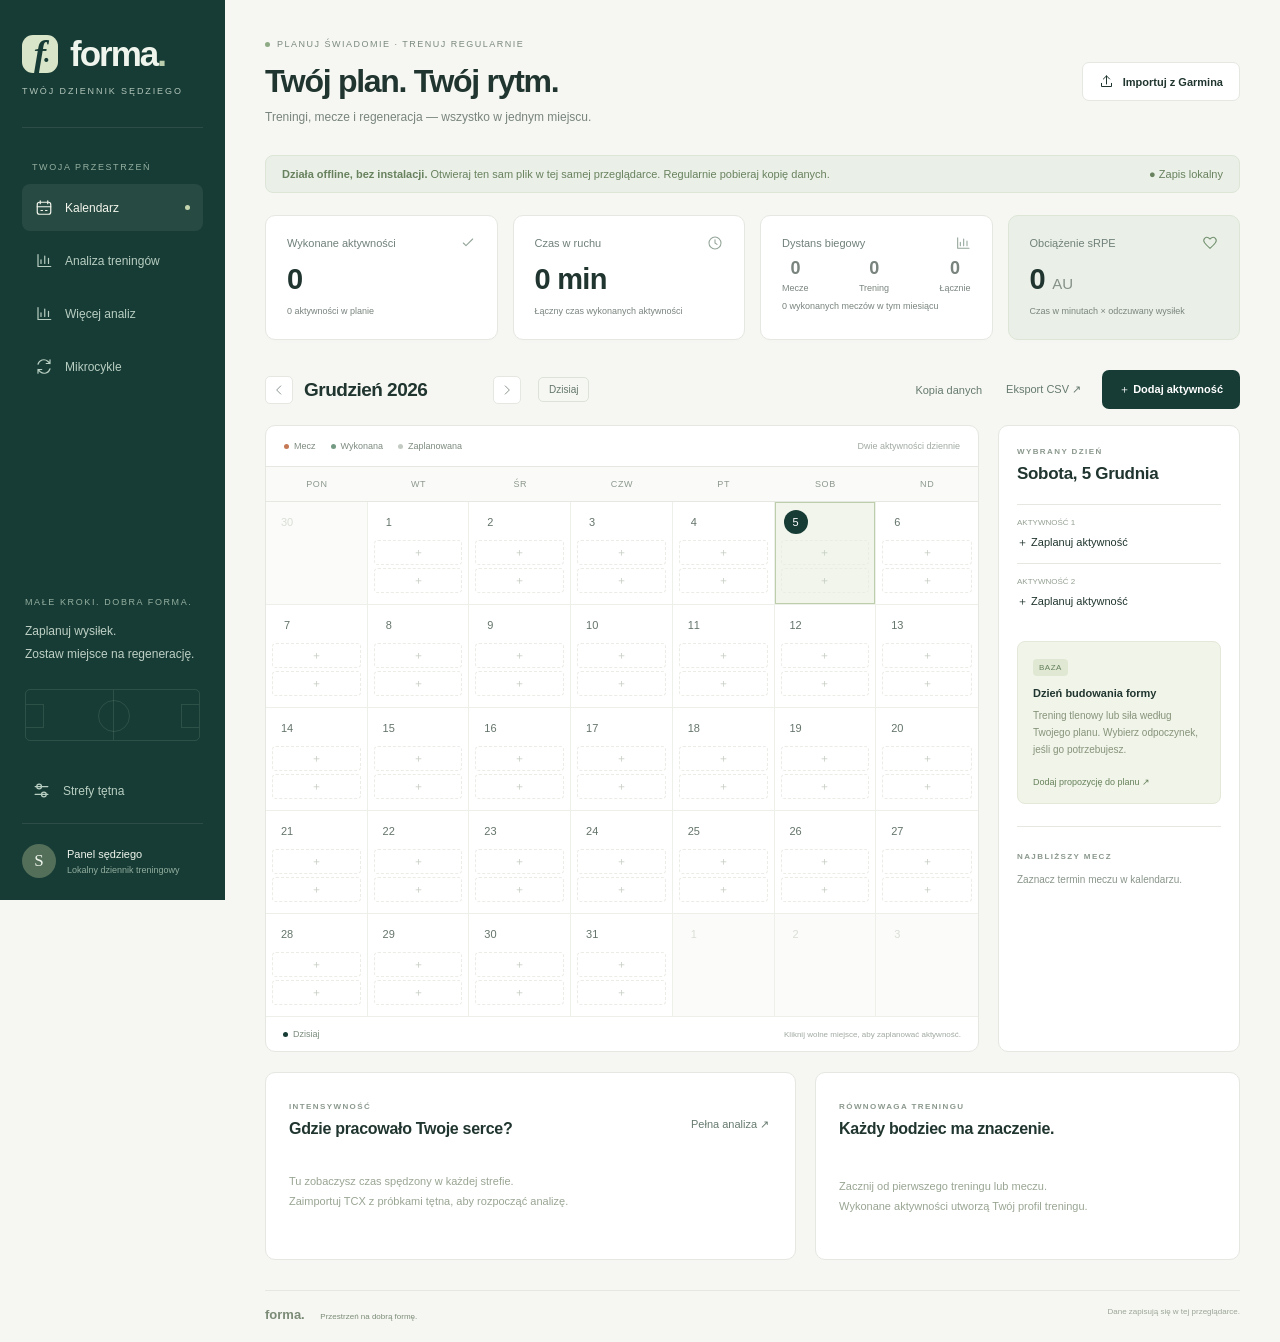
==== commit fb3137e6: "Dodaj analizę form biegu i statystyki dystansu" ====
--- a/downloads/Forma.html
+++ b/downloads/Forma.html
@@ -5,6 +5,23 @@
   <meta name="theme-color" content="#173c35">
   <title>Forma — dziennik treningowy sędziego</title>
   <style>:root{--green:#173c35;--green-light:#e7efeb;--mint:#c9dfcf;--ink:#20352f;--muted:#79847e;--line:#e4e8e1;--bg:#f6f7f2;--orange:#c57955;--orange-bg:#faece4;--z1:#a7c9c7;--z2:#85b297;--z3:#d4bd67;--z4:#dc9264;--z5:#bc6570;font-family:Inter,-apple-system,BlinkMacSystemFont,"Segoe UI",sans-serif;color:var(--ink);font-size:14px}*{box-sizing:border-box}body{margin:0;background:var(--bg)}button,input,select,textarea{font:inherit}button,a,input,select,textarea{outline-offset:4px}button{cursor:pointer}button:disabled{cursor:wait;opacity:.6}a{color:inherit}svg{width:19px;height:19px;fill:none;stroke:currentColor;stroke-width:1.6;stroke-linecap:round;stroke-linejoin:round;flex:none}.icon-defs{position:absolute;width:0;height:0}.sidebar{position:fixed;inset:0 auto 0 0;width:225px;background:var(--green);color:#eff5ed;padding:34px 22px 22px;display:flex;flex-direction:column;z-index:10}.brand{display:flex;align-items:center;gap:12px;font-size:35px;font-weight:700;letter-spacing:-2px;text-decoration:none}.brand-mark{display:flex;width:36px;height:38px;align-items:center;justify-content:center;background:#d8e5c8;color:var(--green);border-radius:11px;font-family:Georgia,serif;font-style:italic;font-size:37px;letter-spacing:-3px}.brand-mark span{font-size:25px;padding-top:12px}.brand-dot{color:#bacead}.brand-caption{font-size:9px;letter-spacing:1.9px;margin:12px 0 0;color:#b2c5ba}.sidebar-rule{border-top:1px solid #ffffff18;margin:31px 0 25px}.nav-caption,.tiny-label{font-size:9px;letter-spacing:1.6px;color:#94afa0}.nav-caption{padding-left:10px;margin-bottom:12px}.nav-item{display:flex;align-items:center;gap:12px;padding:14px 13px;border:0;border-radius:8px;width:100%;color:#b8cec2;background:none;text-align:left;font-size:12px;margin-bottom:6px;white-space:nowrap}.nav-item:hover{background:#ffffff09}.nav-item.active{color:#f3f6ec;background:#ffffff12}.nav-item svg{width:18px}.nav-indicator{margin-left:auto;width:5px;height:5px;border-radius:50%;background:#c5d6af}.sidebar-bottom{margin-top:auto}.side-note{margin:38px 3px 25px}.side-note p{font-size:12px;color:#bed0c5;line-height:1.9}.field-lines{height:52px;width:100%;position:relative;border:1px solid #adc7ac26;border-radius:5px;overflow:hidden;margin-top:23px}.field-lines:before{content:'';position:absolute;width:1px;height:100%;left:50%;background:#adc7ac26}.field-lines:after{content:'';position:absolute;left:calc(50% - 15px);top:10px;width:30px;height:30px;border:1px solid #adc7ac26;border-radius:50%}.field-lines i:first-child{position:absolute;left:-1px;top:14px;width:19px;height:24px;border:1px solid #adc7ac26}.field-lines i:nth-child(2){position:absolute;right:-1px;top:14px;width:19px;height:24px;border:1px solid #adc7ac26}.settings-button{display:flex;align-items:center;gap:12px;border:0;background:none;color:#b8cec2;padding:15px 10px;width:100%;text-align:left;font-size:12px}.profile-dot{border-top:1px solid #ffffff18;padding-top:20px;display:flex;gap:11px;align-items:center;font-size:11px;margin-top:8px}.profile-dot>span{display:grid;place-items:center;width:34px;height:34px;border-radius:50%;background:#536f5a;font-family:Georgia,serif;font-size:17px}.profile-dot small{display:block;font-size:9px;color:#92ae9f;margin-top:5px}main{margin-left:225px;max-width:1850px;padding:39px 40px 20px}.page-header{display:flex;align-items:center;justify-content:space-between;gap:20px;margin-bottom:31px}.eyebrow{font-size:9px;letter-spacing:1.5px;color:#7b897e;display:flex;align-items:center;gap:7px}.status-dot{width:5px;height:5px;border-radius:50%;background:#8eaa85}h1{font-size:32px;letter-spacing:-1.3px;font-weight:550;line-height:1.2;margin:13px 0 10px}.page-header p{font-size:12px;color:var(--muted);margin:0}.button{display:inline-flex;justify-content:center;align-items:center;gap:9px;border-radius:7px;padding:11px 16px;font-size:11px;font-weight:550;border:1px solid transparent;white-space:nowrap}.button.primary{background:var(--green);color:white}.button.primary:hover{background:#29594b}.button.secondary{background:#fff;border-color:var(--line);color:var(--ink)}.button.secondary:hover{background:#edf2eb}.button svg{width:15px;height:15px}.metrics{display:grid;grid-template-columns:repeat(4,minmax(0,1fr));gap:15px;margin-bottom:30px}.metric{background:white;border:1px solid var(--line);padding:19px 21px;border-radius:10px;min-height:125px;box-shadow:0 3px 10px #173c3502}.metric-label{display:flex;align-items:center;justify-content:space-between;color:#708079;font-size:11px;gap:6px}.metric-label svg{width:16px;height:16px;color:#94a599}.metric strong{display:block;font-size:29px;font-weight:550;letter-spacing:-.7px;margin:12px 0 5px}.metric strong small{font-size:15px;color:#859087;font-weight:400;letter-spacing:0}.metric>span{font-size:9px;color:var(--muted)}.metric.accent{background:#eaf0e7;border-color:#dce5d6}.metric.accent .metric-label svg{color:#739070}.workspace-toolbar{display:flex;align-items:center;justify-content:space-between;margin-bottom:16px;gap:10px}.month-navigation{display:flex;align-items:center;gap:11px}.month-navigation h2{font-size:19px;font-weight:550;margin:0;min-width:178px;text-transform:capitalize;letter-spacing:-.5px}.icon-button{display:grid;place-items:center;background:#fff;border:1px solid var(--line);width:28px;height:28px;border-radius:5px;color:#859087}.icon-button svg{width:14px;height:14px}.reverse{transform:rotate(180deg)}.today-button{background:none;border:1px solid #dce2d8;border-radius:5px;padding:6px 10px;color:#65776b;font-size:10px;margin-left:6px}.toolbar-actions{display:flex;align-items:center;gap:18px}.text-button{border:0;background:none;color:#667a6f;font-size:11px;padding:3px;text-decoration:none;cursor:pointer}.text-button:hover{color:var(--green)}.calendar-layout{display:grid;grid-template-columns:minmax(0,1fr) 242px;gap:19px}.calendar-panel{border:1px solid var(--line);background:white;border-radius:10px;overflow:hidden}.calendar-topline{display:flex;gap:15px;align-items:center;padding:15px 18px;font-size:9px;color:#7c8a7e;border-bottom:1px solid var(--line)}.calendar-topline>span{display:flex;align-items:center;gap:5px}.small-dot{width:5px;height:5px;border-radius:50%;display:inline-block;flex:none}.match-dot{background:var(--orange)}.done-dot{background:#759a83}.planned-dot{background:#c3cbc3}.today-dot{background:var(--green)}.calendar-hint{margin-left:auto;color:#a1aaa2;font-size:9px}.weekday-row{display:grid;grid-template-columns:repeat(7,1fr);background:#fafbf8;border-bottom:1px solid var(--line);padding:12px 0;font-size:9px;letter-spacing:.6px;color:#8c978e;text-align:center}.calendar-grid{display:grid;grid-template-columns:repeat(7,minmax(0,1fr))}.day-cell{min-height:102px;padding:8px 6px;border-right:1px solid #edf0e9;border-bottom:1px solid #edf0e9;position:relative;transition:background .15s}.day-cell:nth-child(7n){border-right:0}.day-cell:hover{background:#fbfcf7}.day-cell.outside{background:#fbfcf9}.day-cell.selected{background:#f1f5eb;box-shadow:inset 0 0 0 1px #bdceac}.day-cell.match-day{background:#fff8f3}.day-cell.match-day.selected{box-shadow:inset 0 0 0 1px #d6b79b}.day-top{display:flex;justify-content:space-between;align-items:center;margin-bottom:6px;min-height:23px;padding:0 3px}.day-number{border:0;background:none;padding:0;width:24px;height:24px;border-radius:50%;font-size:11px;color:#64746a}.day-number.today{background:var(--green);color:white}.outside .day-number{color:#c3cbc0}.day-badge{font-size:7px;color:#b67b59;letter-spacing:.4px}.day-slot{display:flex;align-items:center;gap:4px;max-width:100%;width:100%;border:0;border-radius:4px;min-height:22px;margin:3px 0;padding:4px 5px;text-align:left;font-size:8px;background:#eff3ed;color:#47624f}.day-slot .slot-title{white-space:nowrap;overflow:hidden;text-overflow:ellipsis}.day-slot.empty{background:none;color:#c3cbbf;justify-content:center;border:1px dashed #e9ede5;font-size:11px;min-height:21px}.day-slot.empty:hover{background:#e5eddf;border-color:#c3d0b4;color:#526b51}.day-slot.match{background:#f8e6d9;color:#ac6845}.day-slot.done{background:#e6efea}.day-slot.planned{background:#f1f2ef;color:#768275}.day-slot .done-check{width:9px;height:9px;stroke-width:2.2}.calendar-footer{padding:12px 17px;font-size:9px;color:#7a8b7c;display:flex;align-items:center;gap:5px}.calendar-footer>span:last-child{margin-left:auto;color:#a1aaa2;font-size:8px}.day-panel{background:white;border:1px solid var(--line);border-radius:10px;padding:21px 18px}.section-eyebrow{font-size:8px;letter-spacing:1.4px;color:#8b988d;font-weight:550}.day-panel h3{font-size:17px;font-weight:550;letter-spacing:-.3px;margin:8px 0 20px;text-transform:capitalize}.day-activity{padding:13px 0;border-top:1px solid var(--line)}.activity-kicker{display:flex;align-items:center;justify-content:space-between;font-size:8px;color:#94a092;margin-bottom:8px}.day-activity button{border:0;background:none;color:var(--ink);padding:0;text-align:left;width:100%}.day-activity strong{display:block;font-size:11px;font-weight:500;margin-bottom:7px}.activity-details{font-size:9px;color:#8b968c;line-height:1.6}.day-add{display:flex;align-items:center;gap:9px;font-size:11px;color:#8a9c89;border:1px dashed #dde5d7;border-radius:6px;padding:11px;width:100%;background:none}.day-add:hover{background:#f4f7ef}.cycle-suggestion{background:#f1f4e9;border:1px solid #e3e8d8;border-radius:8px;padding:15px;margin-top:19px}.cycle-badge{display:inline-block;font-size:8px;background:#e0e8d3;color:#64805c;border-radius:4px;padding:4px 6px;letter-spacing:.5px}.cycle-suggestion h4{font-size:11px;font-weight:550;margin:11px 0 8px}.cycle-suggestion p{font-size:10px;color:#86937a;line-height:1.7;margin:0 0 14px}.cycle-suggestion .text-button{color:#65805a;font-size:9px;padding:0}.next-match{padding-top:19px;margin-top:22px;border-top:1px solid var(--line)}.next-match>div{font-size:10px;color:#89958a;line-height:1.8;margin-top:9px}.next-match strong{display:block;color:#b47a58;font-weight:550}.bottom-grid{display:grid;grid-template-columns:1.25fr 1fr;gap:19px;margin-top:20px}.card{background:white;border:1px solid var(--line);border-radius:10px;padding:23px}.card-heading{display:flex;align-items:center;justify-content:space-between;gap:10px}.card h3{font-size:16px;letter-spacing:-.3px;font-weight:550;margin:8px 0 20px}.card-heading h3{margin-bottom:15px}.zone-stack{display:flex;height:11px;border-radius:4px;overflow:hidden;background:#edf0e9;margin:4px 0 20px}.zone-row{display:grid;grid-template-columns:25px 118px 1fr 70px;gap:8px;align-items:center;margin:10px 0;font-size:10px;color:#7d8c81}.zone-label{font-weight:550}.zone-track{background:#f1f3ed;height:6px;border-radius:4px;overflow:hidden}.zone-fill{height:100%;border-radius:4px}.zone-value{text-align:right;font-size:10px}.zone-nodata{font-size:10px;color:#929e91;margin-top:14px;line-height:1.7}.empty-state{padding:19px 0;color:#99a593;font-size:11px;line-height:1.8}.type-row{display:grid;grid-template-columns:1fr 54px 65px;gap:9px;align-items:center;padding:10px 0;border-bottom:1px solid #f0f2eb;font-size:11px}.type-row:last-child{border-bottom:0}.type-row>span:nth-child(2){font-size:9px;color:#98a191;text-align:right}.type-row>strong{font-size:10px;font-weight:500;text-align:right;color:#6c7c6c}.type-label{display:flex;align-items:center;gap:7px}.type-mark{width:6px;height:6px;border-radius:2px;background:#a8bea1}.main-footer{display:flex;justify-content:space-between;margin-top:30px;color:#9ba597;font-size:8px;border-top:1px solid var(--line);padding-top:16px}.main-footer>span:first-child{font-size:13px;font-weight:600;color:#7b8b77}.main-footer>span:first-child span{font-size:8px;font-weight:400;margin-left:12px}.analysis-grid{display:grid;grid-template-columns:1fr 1fr;gap:20px}.analysis-grid .wide{grid-column:1/-1}.footnote{font-size:10px;color:#8d998f;line-height:1.8}.hr-overview{display:flex;gap:30px;padding:14px 0 0;border-top:1px solid var(--line);font-size:10px;color:#7d8c7f}.hr-overview strong{display:block;font-size:22px;font-weight:500;color:var(--ink);margin-bottom:4px}.weekly-row{display:grid;grid-template-columns:72px 1fr 62px;align-items:center;gap:10px;margin:17px 0;font-size:10px;color:#7c8d7c}.weekly-row small{display:block;color:#a1aa9b;font-size:9px;margin-top:4px}.weekly-track{background:#f0f3ea;border-radius:5px;height:27px;overflow:hidden}.weekly-fill{height:100%;background:#98b391;border-radius:5px;min-width:0}.weekly-value{text-align:right;font-size:12px;color:#53734b}.table-scroll{overflow:auto}table{border-collapse:collapse;width:100%;font-size:11px;white-space:nowrap}th{font-size:9px;text-align:left;color:#9aa495;font-weight:500;background:#f8faf4;padding:12px}td{padding:14px 12px;border-bottom:1px solid #edf0e7;color:#75816f}td button{border:0;background:none;padding:0;text-align:left;font-size:11px;color:var(--ink)}td .match-title{color:var(--orange)}.status-pill{font-size:8px;padding:4px 6px;border-radius:4px;background:#f1f3ed;color:#929e8a}.status-pill.done{background:#e9f0e6;color:#68825c}.cycle-week{display:grid;grid-template-columns:repeat(7,minmax(0,1fr));gap:10px;margin-top:25px}.week-day{border:1px solid var(--line);border-radius:8px;padding:13px;display:flex;flex-direction:column;min-height:220px}.week-day.match-day{background:#fff8f3;border-color:#ecd8c9}.week-day h4{font-size:11px;margin:0 0 11px;text-transform:capitalize}.week-day h5{font-size:11px;line-height:1.5;font-weight:550;margin:12px 0 7px}.week-day p{font-size:9px;color:#8a9683;line-height:1.7;margin:0 0 14px}.week-day .text-button{margin-top:auto;font-size:9px;text-align:left}.week-day .cycle-badge{align-self:flex-start}.week-existing{font-size:9px;color:#a06f50;border-top:1px solid var(--line);padding-top:9px;margin-bottom:12px;line-height:1.8}.cycle-guide{margin-top:20px}.cycle-guide p{font-size:12px;line-height:1.9;color:#8d9989}.cycle-guide b{font-weight:550;color:#627a5a}.muted{font-size:12px;color:#8c9786;line-height:1.8}.card select{font-size:10px;max-width:190px}dialog{border:1px solid var(--line);border-radius:15px;padding:27px;width:min(560px,calc(100% - 30px));max-height:90vh;color:var(--ink);box-shadow:0 25px 100px #173c3530}dialog::backdrop{background:#14362e65;backdrop-filter:blur(3px)}.dialog-heading{display:flex;justify-content:space-between;align-items:flex-start;margin-bottom:22px}.dialog-heading h2{font-size:22px;font-weight:500;letter-spacing:-.7px;margin:8px 0 0}.close-button:not(.button){border:0;background:none;font-size:26px;color:#9aa793;padding:0 4px}.form-grid{display:grid;grid-template-columns:1fr 1fr;gap:15px}.form-grid .full{grid-column:1/-1}label{font-size:11px;color:#7a8c75;display:block}input,select,textarea{width:100%;display:block;padding:10px 11px;border:1px solid #dfe6d8;border-radius:6px;background:#fff;color:var(--ink);margin-top:7px;font-size:12px;min-height:37px}input:focus,select:focus,textarea:focus{outline:2px solid #a7c697;outline-offset:1px}input:read-only{background:#f1f4ed;color:#87917f}input[type=file]{background:transparent;font-size:10px;max-width:100%}.optional{font-size:9px;color:#a1ac98;font-weight:400}.dialog-actions{display:flex;justify-content:flex-end;align-items:center;gap:10px;border-top:1px solid var(--line);padding-top:18px;margin-top:23px}.dialog-actions .button{padding:10px 13px}.dialog-actions .text-button{font-size:10px}.spacer{flex:1}.danger{color:#b16955}.form-error{font-size:11px;color:#b35e49;line-height:1.6;min-height:0}.upload-area{display:flex;align-items:center;flex-direction:column;border:1px dashed #becfb2;border-radius:10px;padding:28px 20px;background:#f8faf3;margin:22px 0;color:#86a175;gap:10px;cursor:pointer}.upload-area svg{width:27px;height:27px;margin-bottom:5px}.upload-area strong{font-size:13px;font-weight:500;color:#59754b}.upload-area>span,.upload-area small{font-size:10px;color:#8c9d80}.upload-area.dragging{background:#e9f0df;border-color:#7fa368}.zone-settings{margin-top:18px}#calculate-zones{font-size:10px;margin-top:10px}.toast{position:fixed;bottom:25px;left:calc(50% + 80px);transform:translateX(-50%);background:var(--green);color:#fff;padding:13px 20px;border-radius:8px;box-shadow:0 8px 30px #173c3530;font-size:12px;z-index:100}.error-banner{padding:12px 15px;background:#fff0e8;border:1px solid #eccdbc;border-radius:8px;color:#a96448;font-size:12px;margin-bottom:20px}#imported-detail{padding:13px;background:#eff4e9;border-radius:7px;font-size:10px;color:#758967;line-height:1.8;overflow-wrap:anywhere}.mini-zones{display:flex;gap:10px;flex-wrap:wrap;margin-top:6px}.mini-zones span{font-size:9px}[hidden]{display:none!important}@media(min-width:1450px){main{padding:46px 52px 25px}.calendar-layout{grid-template-columns:minmax(0,1fr) 270px}.day-cell{min-height:115px;padding:10px 8px}.day-slot{font-size:9px}.day-panel{padding:25px 21px}.calendar-topline{font-size:10px}.metrics{gap:20px}.metric{padding:22px 24px}.metric-label{font-size:12px}.metric>span{font-size:10px}}@media(max-width:1150px){.sidebar{width:190px;padding:27px 16px}.brand{font-size:30px}.brand-caption{font-size:8px;letter-spacing:1.5px}main{margin-left:190px;padding:28px 24px}.calendar-layout{grid-template-columns:minmax(0,1fr) 205px;gap:12px}.day-panel{padding:18px 13px}.metric{padding:16px 13px}.metric-label{font-size:10px}.metric>span{font-size:8px}.metric strong{font-size:25px}.calendar-hint{display:none!important}.calendar-topline{gap:11px;font-size:8px}.month-navigation{gap:7px}.month-navigation h2{font-size:17px;min-width:150px}.toolbar-actions{gap:10px}.week-day{padding:10px}.cycle-week{gap:7px}.day-cell{padding:6px 4px;min-height:96px}.day-slot{font-size:7px}.calendar-footer>span:last-child{display:none}.bottom-grid{grid-template-columns:1fr 1fr}.zone-row{grid-template-columns:20px 90px 1fr 50px;font-size:9px;gap:5px}.zone-value{font-size:9px}.page-header h1{font-size:28px}}@media(max-width:950px){.calendar-layout{grid-template-columns:1fr}.day-panel{display:grid;grid-template-columns:1fr 1fr;gap:0 25px}.day-panel>h3{grid-column:1}.day-panel>div.section-eyebrow{grid-column:1}.day-panel>#day-activities{grid-column:1;grid-row:3/5}.day-panel>.cycle-suggestion{grid-column:2;grid-row:1/4;margin-top:0}.next-match{grid-column:2;margin-top:12px}.day-cell{min-height:109px}.day-slot{font-size:9px}.cycle-week{grid-template-columns:repeat(4,1fr)}.page-header .button{font-size:10px;padding:10px}.page-header{align-items:flex-start}.eyebrow{font-size:8px;letter-spacing:1px}.analysis-grid{grid-template-columns:1fr}.analysis-grid .wide{grid-column:1}.metric-label svg{display:none}}@media(max-width:730px){.sidebar{position:static;width:100%;padding:16px 20px;display:block}.brand{font-size:28px}.brand-mark{width:29px;height:31px;font-size:30px;border-radius:8px}.brand-caption,.sidebar-rule,.nav-caption,.sidebar-bottom{display:none}.sidebar nav{display:flex;gap:8px;margin-top:17px}.nav-item{width:auto;flex:1;font-size:10px;gap:7px;padding:10px 8px;justify-content:center;margin:0}.nav-item svg{width:15px;height:15px}.nav-indicator{display:none}main{margin:0;padding:23px 16px}.page-header{margin-bottom:23px;flex-wrap:wrap;gap:15px}.page-header h1{font-size:27px}.page-header p{font-size:11px}.metrics{grid-template-columns:1fr 1fr;gap:10px;margin-bottom:24px}.metric{min-height:110px}.metric-label{font-size:10px}.metric>span{font-size:9px}.workspace-toolbar{flex-wrap:wrap;gap:14px;margin-bottom:17px}.month-navigation h2{font-size:17px;min-width:145px}.toolbar-actions{margin-left:auto}.calendar-topline{font-size:8px;padding:12px;gap:14px}.weekday-row{font-size:8px}.day-cell{min-height:94px;padding:5px 3px}.day-slot{font-size:7px;gap:2px;padding:4px 3px}.day-number{font-size:10px;width:21px;height:21px}.day-badge{font-size:6px}.day-top{padding:0;gap:0}.day-slot .done-check{display:none}.bottom-grid{grid-template-columns:1fr;gap:15px}.day-panel{gap:0 15px}.day-panel h3{font-size:15px}.card{padding:20px}.main-footer{gap:15px;align-items:center}.main-footer>span:last-child{max-width:130px;text-align:right;line-height:1.8}.cycle-week{grid-template-columns:repeat(2,1fr)}.week-day{min-height:185px;padding:14px}.toast{left:50%;max-width:90%;width:max-content;bottom:20px}.form-grid{gap:12px}.dialog-actions{flex-wrap:wrap}.dialog-actions .spacer{display:none}.dialog-actions .text-button{margin-right:auto}.card-heading .text-button{white-space:nowrap}.metrics .metric-label svg{display:block}#activity-filter{max-width:150px}.day-activity strong{font-size:10px}.activity-details{font-size:9px}}@media(prefers-reduced-motion:reduce){*{scroll-behavior:auto!important;transition:none!important}}@media print{.sidebar,.page-header .button,.toolbar-actions,.day-panel,.main-footer,.view[hidden],dialog,.toast{display:none!important}main{margin:0;padding:0}.metrics{grid-template-columns:repeat(4,1fr)}.calendar-layout{display:block}.day-cell{min-height:95px}.calendar-panel{break-inside:avoid}.bottom-grid{break-inside:avoid}.button,.icon-button,.today-button{display:none}.card{break-inside:avoid}}
+/* Distance split and dedicated running-form analysis. */
+.distance-breakdown{display:flex;justify-content:space-between;gap:6px;margin:8px 0 3px}
+.distance-breakdown>span{display:block;text-align:center;font-size:9px;color:var(--muted)}
+.distance-breakdown strong{font-size:18px;line-height:1.1;letter-spacing:-.3px;margin:0 0 4px}
+.running-overview{display:grid;grid-template-columns:repeat(4,minmax(0,1fr));gap:14px}
+.running-overview>div{min-width:0}
+.running-types{margin-top:22px;border-top:1px solid var(--line)}
+.running-type-row{display:grid;grid-template-columns:minmax(145px,1fr) minmax(100px,1.4fr) 75px 75px 70px;gap:12px;align-items:center;padding:12px 0;border-bottom:1px solid var(--line);font-size:10px}
+.running-type-name strong{display:block;font-size:11px;font-weight:550;color:var(--ink)}
+.running-type-name small{display:block;margin-top:4px;color:var(--muted);font-size:9px}
+.running-type-track,.running-type-track span{height:5px;border-radius:5px}
+.running-type-track{background:#edf0e9;overflow:hidden}
+.running-type-track span{display:block;background:#85b297}
+.running-type-count,.running-type-time{color:var(--muted)}
+.running-type-distance{text-align:right;font-size:10px;font-weight:550}
+.running-recovery{font-size:12px;line-height:1.8;color:#62736a}
+@media(max-width:730px){.nav-item{font-size:9px;gap:5px;padding:8px 4px;line-height:1.2;white-space:normal}.nav-item svg{width:14px;height:14px}.distance-breakdown{gap:3px}.distance-breakdown strong{font-size:16px}.running-overview{grid-template-columns:repeat(2,minmax(0,1fr));gap:13px}.running-type-row{grid-template-columns:minmax(0,1fr) auto auto;gap:7px 10px;padding:11px 0}.running-type-name{grid-column:1}.running-type-track{grid-column:1/-1;grid-row:2}.running-type-count{grid-column:2;grid-row:1;white-space:nowrap}.running-type-distance{grid-column:3;grid-row:1;white-space:nowrap}.running-type-time{display:none}}
 
 .toolbar-actions{flex-wrap:wrap}.offline-note{display:flex;gap:10px;align-items:center;justify-content:space-between;background:#eaf0e7;border:1px solid #dce5d6;border-radius:8px;padding:12px 16px;margin-bottom:22px;font-size:11px;color:#68815e}.backup-buttons{display:flex;gap:12px;align-items:center;flex-wrap:wrap}.backup-buttons>label{cursor:pointer}.backup-buttons input{max-width:100%}@media(max-width:730px){.offline-note{font-size:10px;line-height:1.7;align-items:flex-start}.toolbar-actions{gap:12px}}
 </style>
@@ -28,6 +45,7 @@
  <nav aria-label="Nawigacja główna">
   <button class="nav-item active" data-view="calendar"><svg><use href="#i-calendar"/></svg>Kalendarz<span class="nav-indicator"></span></button>
   <button class="nav-item" data-view="analysis"><svg><use href="#i-chart"/></svg>Analiza treningów</button>
+  <button class="nav-item" data-view="running-analysis"><svg><use href="#i-chart"/></svg>Więcej analiz</button>
   <button class="nav-item" data-view="cycles"><svg><use href="#i-cycle"/></svg>Mikrocykle</button>
  </nav>
  <div class="sidebar-bottom"><div class="side-note"><span class="tiny-label">MAŁE KROKI. DOBRA FORMA.</span><p>Zaplanuj wysiłek.<br>Zostaw miejsce na regenerację.</p><div class="field-lines"><i></i><i></i><i></i></div></div>
@@ -41,7 +59,7 @@
  <section class="metrics" aria-label="Podsumowanie miesiąca">
   <article class="metric"><div class="metric-label">Wykonane aktywności <svg><use href="#i-check"/></svg></div><strong id="metric-count">—</strong><span id="metric-planned">W tym miesiącu</span></article>
   <article class="metric"><div class="metric-label">Czas w ruchu <svg><use href="#i-clock"/></svg></div><strong id="metric-time">—</strong><span>Łączny czas wykonanych aktywności</span></article>
-  <article class="metric"><div class="metric-label">Pokonany dystans <svg><use href="#i-chart"/></svg></div><strong id="metric-distance">—</strong><span id="metric-matches">Treningi i mecze</span></article>
+  <article class="metric"><div class="metric-label">Dystans biegowy <svg><use href="#i-chart"/></svg></div><div class="distance-breakdown"><span><strong id="metric-match-distance">—</strong>Mecze</span><span><strong id="metric-training-distance">—</strong>Trening</span><span><strong id="metric-distance">—</strong>Łącznie</span></div><span id="metric-matches">Kilometry z wykonanych aktywności</span></article>
   <article class="metric accent"><div class="metric-label">Obciążenie sRPE <svg><use href="#i-heart"/></svg></div><strong id="metric-load">—</strong><span id="metric-rpe">Czas w minutach × odczuwany wysiłek</span></article>
  </section>
  <div class="workspace-toolbar"><div class="month-navigation"><button id="prev-month" class="icon-button" aria-label="Poprzedni miesiąc"><svg class="reverse"><use href="#i-arrow"/></svg></button><h2 id="month-label">Kalendarz</h2><button id="next-month" class="icon-button" aria-label="Następny miesiąc"><svg><use href="#i-arrow"/></svg></button><button id="today-button" class="today-button">Dzisiaj</button></div><div class="toolbar-actions"><button id="backup-button" class="text-button">Kopia danych</button><a id="export-link" class="text-button" href="/api/export/">Eksport CSV ↗</a><button id="add-button" class="button primary">＋ Dodaj aktywność</button></div></div>
@@ -52,10 +70,11 @@
   <div class="bottom-grid"><article class="card"><div class="card-heading"><div><span class="section-eyebrow">INTENSYWNOŚĆ</span><h3>Gdzie pracowało Twoje serce?</h3></div><button class="text-button" data-view="analysis">Pełna analiza ↗</button></div><div id="zones-compact"></div></article><article class="card"><span class="section-eyebrow">RÓWNOWAGA TRENINGU</span><h3>Każdy bodziec ma znaczenie.</h3><div id="types-compact"></div></article></div>
  </section>
  <section id="analysis-view" class="view" hidden><div class="analysis-grid"><article class="card"><div class="card-heading"><div><span class="section-eyebrow">DANE Z POMIARU</span><h3>Czas w strefach tętna</h3></div><button class="text-button" id="analysis-settings">Edytuj strefy ↗</button></div><div id="zones-full"></div><p class="footnote">Czas liczony między próbkami TCX, osobno dla każdego odcinka. Przerwy powyżej 2 minut i brakujące próbki trafiają do „bez danych HR”.</p><div id="hr-overview" class="hr-overview"></div></article><article class="card"><span class="section-eyebrow">TYGODNIOWY RYTM</span><h3>Obciążenie i objętość</h3><div id="weekly-chart"></div><p class="footnote">sRPE = czas w minutach × RPE (1–10). Podsumowanie obejmuje wykonane aktywności w wybranym miesiącu; tygodnie na jego granicach są częściowe.</p></article><article class="card wide"><span class="section-eyebrow">RODZAJE AKTYWNOŚCI</span><h3>Jak rozkładał się Twój trening?</h3><div id="types-full"></div></article><article class="card wide"><div class="card-heading"><div><span class="section-eyebrow">DZIENNIK</span><h3>Szczegóły aktywności</h3></div><select id="activity-filter" aria-label="Filtr aktywności"><option value="all">Wszystkie aktywności</option><option value="done">Wykonane</option><option value="planned">Zaplanowane</option><option value="matches">Mecze</option></select></div><div class="table-scroll"><table><thead><tr><th>Data</th><th>Aktywność</th><th>Status</th><th>Czas</th><th>Dystans</th><th>Śr. / max HR</th><th>Moc śr.</th><th>RPE</th><th>sRPE</th></tr></thead><tbody id="activity-table"></tbody></table></div></article></div></section>
+ <section id="running-analysis-view" class="view" hidden><div class="analysis-grid"><article class="card wide"><span class="section-eyebrow">BIEGANIE · BODŹCE TRENINGOWE</span><h3>Jakie formy biegu ćwiczysz?</h3><p class="muted">Analiza wykonanych aktywności w wybranym miesiącu. Kilometraż treningowy nie obejmuje meczów. Przy imporcie TCX możesz przypisać dane do planowanej kategorii.</p><div id="running-overview" class="hr-overview running-overview"></div><div id="running-types" class="running-types"></div></article><article class="card"><span class="section-eyebrow">OBJĘTOŚĆ BIEGOWA</span><h3>Kilometry na tydzień</h3><div id="running-weekly-chart"></div><p class="footnote">Biegi rozliczane od poniedziałku do niedzieli. Rozciąganie regeneracyjne nie wlicza się do dystansu.</p></article><article class="card"><span class="section-eyebrow">ODBUDOWA</span><h3>Regeneracja</h3><p id="running-recovery" class="running-recovery"></p><p class="footnote">Bieg regeneracyjny i rozciąganie są osobnymi rodzajami aktywności.</p></article></div></section>
  <section id="cycles-view" class="view" hidden><article class="card"><div class="card-heading"><div><span class="section-eyebrow">MIKROCYKL MECZOWY</span><h3>Zbuduj tydzień wokół meczu.</h3></div><input id="cycle-date" type="date" aria-label="Wybierz dzień mikrocyklu"></div><p class="muted">MD oznacza dzień meczu. Propozycje uwzględniają mecze przed i po wybranym dniu, także na granicach miesięcy. Dopasuj je do swojej regeneracji i planu.</p><div id="cycle-week" class="cycle-week"></div></article><article class="card cycle-guide"><h3>Rytm, który możesz dostosować</h3><p><b>Po meczu:</b> regeneracja i stopniowy powrót. <b>3 dni przed:</b> miejsce na bodziec jakościowy. <b>2 dni przed:</b> mniejsza objętość. <b>W przeddzień:</b> krótka aktywacja. Gdy mecze są blisko siebie, pierwszeństwo ma odbudowa po ostatnim.</p></article></section>
  <footer class="main-footer"><span>forma. <span>Przestrzeń na dobrą formę.</span></span><span>Dane zapisują się w tej przeglądarce.</span></footer>
 </main>
-<dialog id="activity-dialog"><form id="activity-form"><div class="dialog-heading"><div><span class="section-eyebrow">TWÓJ DZIENNIK</span><h2 id="activity-dialog-title">Dodaj aktywność</h2></div><button type="button" class="close-button" aria-label="Zamknij">×</button></div><input name="id" type="hidden"><div class="form-grid"><label>Data<input name="date" type="date" required></label><label>Miejsce w dniu<select name="slot"><option value="1">Aktywność 1</option><option value="2">Aktywność 2</option></select></label><label class="full">Rodzaj aktywności<select name="kind" id="activity-kind"></select></label><label class="full">Nazwa <span class="optional">opcjonalnie</span><input name="title" maxlength="160" placeholder="Np. bieg tlenowy w parku"></label><label>Status<select name="status"><option value="planned">Zaplanowana</option><option value="done">Wykonana</option></select></label><label>Odczuwany wysiłek · RPE<input name="rpe" type="number" min="1" max="10" step="1" placeholder="1–10 lub zostaw puste"></label><label>Czas · min<input name="duration_minutes" type="number" min="0" max="1440" step="0.01" value="0" required></label><label>Dystans · km<input name="distance_km" type="number" min="0" max="1000" step="0.001" value="0" required></label><label>Średnie tętno · bpm<input name="avg_hr" type="number" min="20" max="250" placeholder="Opcjonalnie"></label><label>Maksymalne tętno · bpm<input name="max_hr" type="number" min="20" max="250" placeholder="Opcjonalnie"></label><label class="full">Notatki<textarea name="notes" rows="3" maxlength="5000" placeholder="Samopoczucie, cel treningu, odcinki, warunki meczu…"></textarea></label></div><p class="footnote">RPE: 1–2 bardzo lekko · 3–4 lekko · 5–6 umiarkowanie · 7–8 ciężko · 9–10 bardzo ciężko. Ręczne wpisanie średniego tętna nie wyznacza czasu w strefach.</p><div id="imported-detail" hidden></div><p class="form-error" role="alert"></p><div class="dialog-actions"><button type="button" id="delete-activity" class="text-button danger" hidden>Usuń aktywność</button><button type="button" id="attach-tcx" class="text-button" hidden>Dołącz TCX</button><span class="spacer"></span><button type="button" class="button secondary close-button">Anuluj</button><button type="submit" class="button primary">Zapisz aktywność</button></div></form></dialog>
+<dialog id="activity-dialog"><form id="activity-form"><div class="dialog-heading"><div><span class="section-eyebrow">TWÓJ DZIENNIK</span><h2 id="activity-dialog-title">Dodaj aktywność</h2></div><button type="button" class="close-button" aria-label="Zamknij">×</button></div><input name="id" type="hidden"><div class="form-grid"><label>Data<input name="date" type="date" required></label><label>Miejsce w dniu<select name="slot"><option value="1">Aktywność 1</option><option value="2">Aktywność 2</option></select></label><label class="full">Rodzaj aktywności<select name="kind" id="activity-kind"></select></label><label class="full">Nazwa <span class="optional">opcjonalnie</span><input name="title" maxlength="160" placeholder="Np. bieg tlenowy w parku"></label><label>Status<select name="status"><option value="planned">Zaplanowana</option><option value="done">Wykonana</option></select></label><label>Odczuwany wysiłek · RPE<input name="rpe" type="number" min="1" max="10" step="1" placeholder="1–10 lub zostaw puste"></label><label>Czas · min<input name="duration_minutes" type="number" min="0" max="1440" step="0.01" value="0" required></label><label>Dystans · km<input name="distance_km" type="number" min="0" max="1000" step="0.001" value="0" required></label><label>Średnie tętno · bpm<input name="avg_hr" type="number" min="20" max="250" placeholder="Opcjonalnie"></label><label>Maksymalne tętno · bpm<input name="max_hr" type="number" min="20" max="250" placeholder="Opcjonalnie"></label><label class="full">Notatki<textarea name="notes" rows="3" maxlength="5000" placeholder="Samopoczucie, cel treningu, odcinki, warunki meczu…"></textarea></label></div><p class="footnote">RPE: 1–2 bardzo lekko · 3–4 lekko · 5–6 umiarkowanie · 7–8 ciężko · 9–10 bardzo ciężko. Ręczne wpisanie średniego tętna nie wyznacza czasu w strefach.</p><div id="imported-detail" hidden></div><p class="form-error" role="alert"></p><div class="dialog-actions"><button type="button" id="delete-activity" class="text-button danger" hidden>Usuń aktywność</button><button type="button" id="attach-tcx" class="text-button" hidden>Importuj TCX do tej aktywności</button><span class="spacer"></span><button type="button" class="button secondary close-button">Anuluj</button><button type="submit" class="button primary">Zapisz aktywność</button></div></form></dialog>
 <dialog id="import-dialog"><form id="import-form"><div class="dialog-heading"><div><span class="section-eyebrow">GARMIN · TCX</span><h2>Przenieś trening do dziennika.</h2></div><button type="button" class="close-button" aria-label="Zamknij">×</button></div><p class="muted">W Garmin Connect otwórz aktywność i wybierz „Eksportuj do TCX”. Wczytamy czas, dystans oraz próbki tętna.</p><input name="activity_id" type="hidden"><label class="upload-area"><svg><use href="#i-upload"/></svg><strong>Wybierz plik .tcx</strong><span>lub przeciągnij go tutaj · do 10 MB</span><input name="file" type="file" accept=".tcx,application/xml,text/xml" required><small id="upload-filename">Nie wybrano pliku</small></label><label>Data w kalendarzu <span class="optional">opcjonalnie</span><input name="date" type="date"></label><p id="import-date-hint" class="footnote">Pusta data oznacza datę z TCX w strefie Europe/Warsaw. Aktywność zajmie pierwsze wolne miejsce w tym dniu.</p><p class="form-error" role="alert"></p><div class="dialog-actions"><button type="button" class="button secondary close-button">Anuluj</button><button type="submit" class="button primary">Importuj aktywność</button></div></form></dialog>
 <dialog id="settings-dialog"><form id="settings-form"><div class="dialog-heading"><div><span class="section-eyebrow">USTAWIENIA ANALIZY</span><h2>Twoje strefy tętna.</h2></div><button type="button" class="close-button" aria-label="Zamknij">×</button></div><p class="muted">Wpisz wartości ustalone dla siebie lub przepisz granice z Garmina. Wpisane parametry: HRmax 199, LT 177, tętno spoczynkowe 57 i próg mocy 411 W. Domyślne strefy biegowe odnoszą się do LT.</p><div class="form-grid"><label>Tętno maksymalne · HRmax<input name="hr_max" type="number" min="80" max="250" required></label><label>Tętno progowe · LT<input name="hr_lthr" type="number" min="60" max="250" required></label><label>Tętno spoczynkowe<input name="hr_rest" type="number" min="25" max="150" required></label><label>Próg mocy · W<input name="threshold_power" type="number" min="1" max="2000" required></label><label class="full">Rodzaj mocy<select name="power_sport"><option value="running">Moc biegowa</option><option value="cycling">Moc rowerowa</option></select></label></div><button type="button" id="calculate-zones" class="text-button">Wylicz strefy biegu: 85 / 90 / 95 / 100% LT</button><div class="form-grid zone-settings"><label>Górna granica Z1<input name="z1" type="number" min="30" max="249" required></label><label>Górna granica Z2<input name="z2" type="number" min="30" max="249" required></label><label>Górna granica Z3<input name="z3" type="number" min="30" max="249" required></label><label>Górna granica Z4<input name="z4" type="number" min="30" max="249" required></label></div><p class="footnote">Metoda biegowa Joe Friela: Z1 &lt;85%, Z2 85–&lt;90%, Z3 90–&lt;95%, Z4 95–&lt;100%, Z5 ≥100% LT (połączone Z5a–c). <a href="https://www.trainingpeaks.com/blog/joe-friel-s-quick-guide-to-setting-zones/" target="_blank" rel="noopener noreferrer">Źródło: TrainingPeaks</a>. Granice dotyczą całkowitych wartości bpm. Z5 obejmuje tętno powyżej granicy Z4. Po zapisaniu przeliczymy podsumowania wszystkich importów z zachowanych próbek.</p><p class="form-error" role="alert"></p><div class="dialog-actions"><button type="button" class="button secondary close-button">Anuluj</button><button type="submit" class="button primary">Zapisz strefy</button></div></form></dialog>
 <div id="toast" class="toast" role="status" hidden></div>
@@ -65,7 +84,8 @@
 (() => {
   'use strict';
   const KEY='forma.referee.v1';
-  const KINDS={endurance:'Bieg spokojny',intervals:'Interwały',speed:'Szybkość i sprinty',strength:'Siła',mobility:'Mobilność',recovery:'Regeneracja aktywna',cycling:'Rower',test:'Test sprawnościowy',match_iii:'Mecz · III liga',match_district:'Mecz · liga okręgowa',match_assistant:'Mecz · sędzia asystent',other:'Inna aktywność'};
+  const KINDS={endurance:'Bieg spokojny',recovery_run:'Bieg regeneracyjny',recovery_stretch:'Rozciąganie regeneracyjne',starts:'Starty biegowe',short_sprints:'Krótkie sprinty',fast_intervals:'Szybkie biegi interwałowe',tempo_intervals:'Interwały tempowe',tempo_run:'Bieg tempowy',intervals:'Interwały',speed:'Szybkość i sprinty',strength:'Siła',mobility:'Mobilność',recovery:'Regeneracja aktywna',cycling:'Rower',test:'Test sprawnościowy',match_iii:'Mecz · III liga',match_district:'Mecz · liga okręgowa',match_assistant:'Mecz · sędzia asystent',other:'Inna aktywność'};
+  const RUNNING_KINDS=new Set(['endurance','recovery_run','starts','short_sprints','fast_intervals','tempo_intervals','tempo_run','intervals','speed']);
   const clone=value=>JSON.parse(JSON.stringify(value));
   const isMatch=a=>a.kind.startsWith('match_');
   const defaults=()=>({version:1,nextId:1,profile:{hr_max:199,hr_lthr:177,hr_rest:57,threshold_power:411,power_sport:'running',zone_limits:[150,159,168,176]},activities:[]});
@@ -161,13 +181,14 @@
     const done=activities.filter(a=>a.status==='done'),types=new Map(),weeks=new Map(),times=[0,0,0,0,0];let weighted=0,covered=0;
     for(const a of done) {
       zones(a,profile.zone_limits).forEach((s,i)=>times[i]+=s);
-      const type=types.get(a.kind)||{kind:a.kind,label:KINDS[a.kind],count:0,minutes:0};type.count++;type.minutes+=a.duration_seconds/60;types.set(a.kind,type);
+      const type=types.get(a.kind)||{kind:a.kind,label:KINDS[a.kind],count:0,minutes:0,distance_km:0};type.count++;type.minutes+=a.duration_seconds/60;type.distance_km+=a.distance_km;types.set(a.kind,type);
       const date=new Date(a.date+'T12:00:00Z'),key=shift(a.date,-(date.getUTCDay()+6)%7);
       const week=weeks.get(key)||{date:key,load:0,minutes:0,count:0,unrated:0};week.minutes+=a.duration_seconds/60;week.count++;if(a.rpe)week.load+=a.duration_seconds/60*a.rpe;else week.unrated++;weeks.set(key,week);
       for(const [hr,seconds] of a.hr_segments){weighted+=hr*seconds;covered+=seconds;}
     }
     const total=done.reduce((sum,a)=>sum+a.duration_seconds,0);
-    return {completed:done.length,planned:activities.filter(a=>a.status==='planned').length,matches:done.filter(isMatch).length,minutes:Math.round(total/60*10)/10,distance_km:Math.round(done.reduce((s,a)=>s+a.distance_km,0)*100)/100,load:Math.round(done.reduce((s,a)=>s+(a.rpe?a.duration_seconds/60*a.rpe:0),0)),unrated:done.filter(a=>!a.rpe).length,avg_hr:covered?roundEven(weighted/covered):null,max_hr:done.reduce((max,a)=>a.max_hr?Math.max(max||0,a.max_hr):max,null),zones_seconds:times,unknown_hr_seconds:Math.max(0,total-times.reduce((x,y)=>x+y,0)),types:[...types.values()],weeks:[...weeks.values()].sort((a,b)=>a.date.localeCompare(b.date))};
+    const matchDistance=done.filter(isMatch).reduce((s,a)=>s+a.distance_km,0),trainingDistance=done.filter(a=>!isMatch(a)&&RUNNING_KINDS.has(a.kind)).reduce((s,a)=>s+a.distance_km,0),runningDistance=matchDistance+trainingDistance;
+    return {completed:done.length,planned:activities.filter(a=>a.status==='planned').length,matches:done.filter(isMatch).length,minutes:Math.round(total/60*10)/10,distance_km:Math.round(runningDistance*100)/100,match_distance_km:Math.round(matchDistance*100)/100,training_distance_km:Math.round(trainingDistance*100)/100,running_distance_km:Math.round(runningDistance*100)/100,load:Math.round(done.reduce((s,a)=>s+(a.rpe?a.duration_seconds/60*a.rpe:0),0)),unrated:done.filter(a=>!a.rpe).length,avg_hr:covered?roundEven(weighted/covered):null,max_hr:done.reduce((max,a)=>a.max_hr?Math.max(max||0,a.max_hr):max,null),zones_seconds:times,unknown_hr_seconds:Math.max(0,total-times.reduce((x,y)=>x+y,0)),types:[...types.values()],weeks:[...weeks.values()].sort((a,b)=>a.date.localeCompare(b.date))};
   }
   function microcycle(day,matches) {
     const dates=[...new Set(matches.map(a=>a.date))].sort();
@@ -311,6 +332,19 @@
 const activitiesOn = key => data.activities.filter(a=>a.date===key);
 const labelOf = a => a.title || a.kind_label;
 const icon = name => `<svg aria-hidden="true"><use href="#i-${name}"/></svg>`;
+const RUNNING_KINDS=new Set(['endurance','recovery_run','starts','short_sprints','fast_intervals','tempo_intervals','tempo_run','intervals','speed']);
+const RUNNING_CATEGORIES=[
+  {label:'Bieg spokojny',kinds:['endurance'],note:'Spokojna praca tlenowa'},
+  {label:'Bieg regeneracyjny',kinds:['recovery_run'],note:'Lekki bieg połączony z regeneracją'},
+  {label:'Starty biegowe',kinds:['starts'],note:'Krótkie starty i pierwsze kroki'},
+  {label:'Krótkie sprinty',kinds:['short_sprints'],note:'Krótkie odcinki szybkościowe'},
+  {label:'Szybkie biegi interwałowe',kinds:['fast_intervals'],note:'Szybkie powtarzane odcinki'},
+  {label:'Interwały tempowe',kinds:['tempo_intervals'],note:'Dłuższe odcinki w tempie'},
+  {label:'Bieg tempowy',kinds:['tempo_run'],note:'Ciągła praca w tempie'},
+  {label:'Interwały',kinds:['intervals'],note:'Dotychczasowa, ogólna kategoria interwałów'},
+  {label:'Szybkość i sprinty',kinds:['speed'],note:'Dotychczasowa, ogólna kategoria szybkości'},
+  {label:'Rozciąganie regeneracyjne',kinds:['recovery_stretch'],note:'Regeneracja i zakres ruchu'}
+];
 
 function notify(message) {
   $('#toast').textContent = message; $('#toast').hidden = false;
@@ -343,12 +377,14 @@
   $('#metric-count').textContent=data.summary.completed;
   $('#metric-planned').textContent=`${data.summary.planned} ${data.summary.planned===1?'aktywność w planie':'aktywności w planie'}`;
   $('#metric-time').textContent=time(data.summary.minutes);
-  $('#metric-distance').innerHTML=`${num(data.summary.distance_km,1)} <small>km</small>`;
+  $('#metric-match-distance').textContent=num(data.summary.match_distance_km,1);
+  $('#metric-training-distance').textContent=num(data.summary.training_distance_km,1);
+  $('#metric-distance').textContent=num(data.summary.distance_km,1);
   $('#metric-matches').textContent=`${data.summary.matches} wykonanych meczów w tym miesiącu`;
   $('#metric-load').innerHTML=`${num(data.summary.load)} <small>AU</small>`;
   $('#metric-rpe').textContent=data.summary.unrated ? `${data.summary.unrated} wykonanych aktywności bez RPE` : 'Czas w minutach × odczuwany wysiłek';
   $('#activity-kind').innerHTML=Object.entries(data.kinds).map(([key,value])=>`<option value="${key}">${esc(value)}</option>`).join('');
-  renderCalendar(); renderDay(); renderAnalysis(); renderCycles();
+  renderCalendar(); renderDay(); renderAnalysis(); renderRunningAnalysis(); renderCycles();
 }
 function renderCalendar() {
   const first=parseDate(month+'-01'), offset=(first.getDay()+6)%7;
@@ -404,6 +440,27 @@
   $('#weekly-chart').innerHTML=weeks.length?weeks.map(w=>`<div class="weekly-row"><span>Od ${shortDay(w.date)}<small>${time(w.minutes)}</small></span><div class="weekly-track"><div class="weekly-fill" style="width:${w.load/maximum*100}%"></div></div><span class="weekly-value">${num(w.load)}<small>AU${w.unrated?` · ${w.unrated} bez RPE`:''}</small></span></div>`).join(''):'<div class="empty-state">Obciążenie pojawi się po zapisaniu wykonanych aktywności z oceną RPE.</div>';
   renderTable();
 }
+function renderRunningAnalysis() {
+  const types=data.summary.types;
+  const sumFor=kinds=>types.filter(t=>kinds.includes(t.kind)).reduce((total,t)=>({count:total.count+t.count,minutes:total.minutes+t.minutes,distance:total.distance+t.distance_km}),{count:0,minutes:0,distance:0});
+  const run=sumFor([...RUNNING_KINDS]);
+  const quality=sumFor(['starts','short_sprints','fast_intervals','tempo_intervals','tempo_run','intervals','speed']);
+  $('#running-overview').innerHTML=`<div><strong>${num(data.summary.training_distance_km,1)} km</strong>Dystans biegowy na treningu</div><div><strong>${run.count}</strong>Treningi biegowe</div><div><strong>${quality.count}</strong>Treningi szybkościowe i tempowe</div><div><strong>${time(run.minutes)}</strong>Czas w biegu</div>`;
+  const totalDistance=data.summary.training_distance_km||0;
+  const rows=RUNNING_CATEGORIES.map(category=>{
+    const stats=sumFor(category.kinds),width=totalDistance?Math.min(100,stats.distance/totalDistance*100):0;
+    return `<div class="running-type-row"><div class="running-type-name"><strong>${esc(category.label)}</strong><small>${esc(category.note)}</small></div><div class="running-type-track"><span style="width:${width}%"></span></div><span class="running-type-count">${stats.count} ${stats.count===1?'sesja':'sesji'}</span><strong class="running-type-distance">${num(stats.distance,2)} km</strong><span class="running-type-time">${time(stats.minutes)}</span></div>`;
+  }).join('');
+  $('#running-types').innerHTML=rows;
+  const weeks=new Map();
+  for(const activity of data.activities.filter(a=>a.status==='done'&&RUNNING_KINDS.has(a.kind))){
+    const date=parseDate(activity.date);date.setDate(date.getDate()-(date.getDay()+6)%7);const key=dateKey(date),week=weeks.get(key)||{date:key,distance:0,count:0};week.distance+=activity.distance_km;week.count++;weeks.set(key,week);
+  }
+  const values=[...weeks.values()].sort((a,b)=>a.date.localeCompare(b.date)),maximum=Math.max(...values.map(w=>w.distance),1);
+  $('#running-weekly-chart').innerHTML=values.length?values.map(w=>`<div class="weekly-row"><span>Od ${shortDay(w.date)}<small>${w.count} ${w.count===1?'bieg':'biegów'}</small></span><div class="weekly-track"><div class="weekly-fill" style="width:${w.distance/maximum*100}%"></div></div><span class="weekly-value">${num(w.distance,1)}<small>km</small></span></div>`).join(''):'<div class="empty-state">Po zapisaniu lub zaimportowaniu biegu zobaczysz kilometraż w kolejnych tygodniach.</div>';
+  const recovery=sumFor(['recovery_run','recovery_stretch']);
+  $('#running-recovery').innerHTML=recovery.count?`${recovery.count} aktywności regeneracyjne · ${time(recovery.minutes)}${recovery.distance?` · ${num(recovery.distance,2)} km biegu regeneracyjnego`:''}`:'Zapisuj osobno lekki bieg i rozciąganie regeneracyjne, aby śledzić ich regularność.';
+}
 function renderTable() {
   const filter=$('#activity-filter').value;
   const activities=data.activities.filter(a=>filter==='all'||(filter==='matches'?a.is_match:a.status===filter));
@@ -421,7 +478,7 @@
 }
 function showView(view) {
   activeView=view;
-  for(const key of ['calendar','analysis','cycles']) $(`#${key}-view`).hidden=key!==view;
+  for(const key of ['calendar','analysis','running-analysis','cycles']) $(`#${key}-view`).hidden=key!==view;
   $$('.nav-item').forEach(b=>b.classList.toggle('active',b.dataset.view===view));
 }
 function openActivity(activity=null, day=selected, slot=null, suggestion=null) {
@@ -451,6 +508,10 @@
   const form=$('#import-form');form.reset();form.elements.activity_id.value=activityId;
   form.querySelector('.form-error').textContent='';$('#upload-filename').textContent='Nie wybrano pliku';
   form.elements.date.disabled=!!activityId;
+  const target=activityId&&data.activities.find(a=>a.id===Number(activityId));
+  $('#import-dialog .muted').textContent=target?`Dodajesz TCX do: ${target.kind_label} · ${shortDay(target.date)}. Wczytane dane zastąpią planowany czas i dystans, a termin, kategoria, RPE oraz notatki pozostaną.`:'W Garmin Connect otwórz aktywność i wybierz „Eksportuj do TCX”. Wczytamy czas, dystans oraz próbki tętna.';
+  $('#import-dialog h2').textContent=target?(target.status==='planned'?'Uzupełnij zaplanowaną aktywność.':'Uzupełnij aktywność.'):'Przenieś trening do dziennika.';
+  form.querySelector('[type=submit]').textContent=activityId?'Importuj do tej aktywności':'Importuj aktywność';
   $('#import-date-hint').textContent=activityId?'TCX uzupełni wybraną aktywność. Jej data, rodzaj, RPE i notatki zostaną zachowane.':'Pusta data oznacza datę z TCX w strefie Europe/Warsaw. Aktywność zajmie pierwsze wolne miejsce w tym dniu.';
   $('#import-dialog').showModal();
 }
